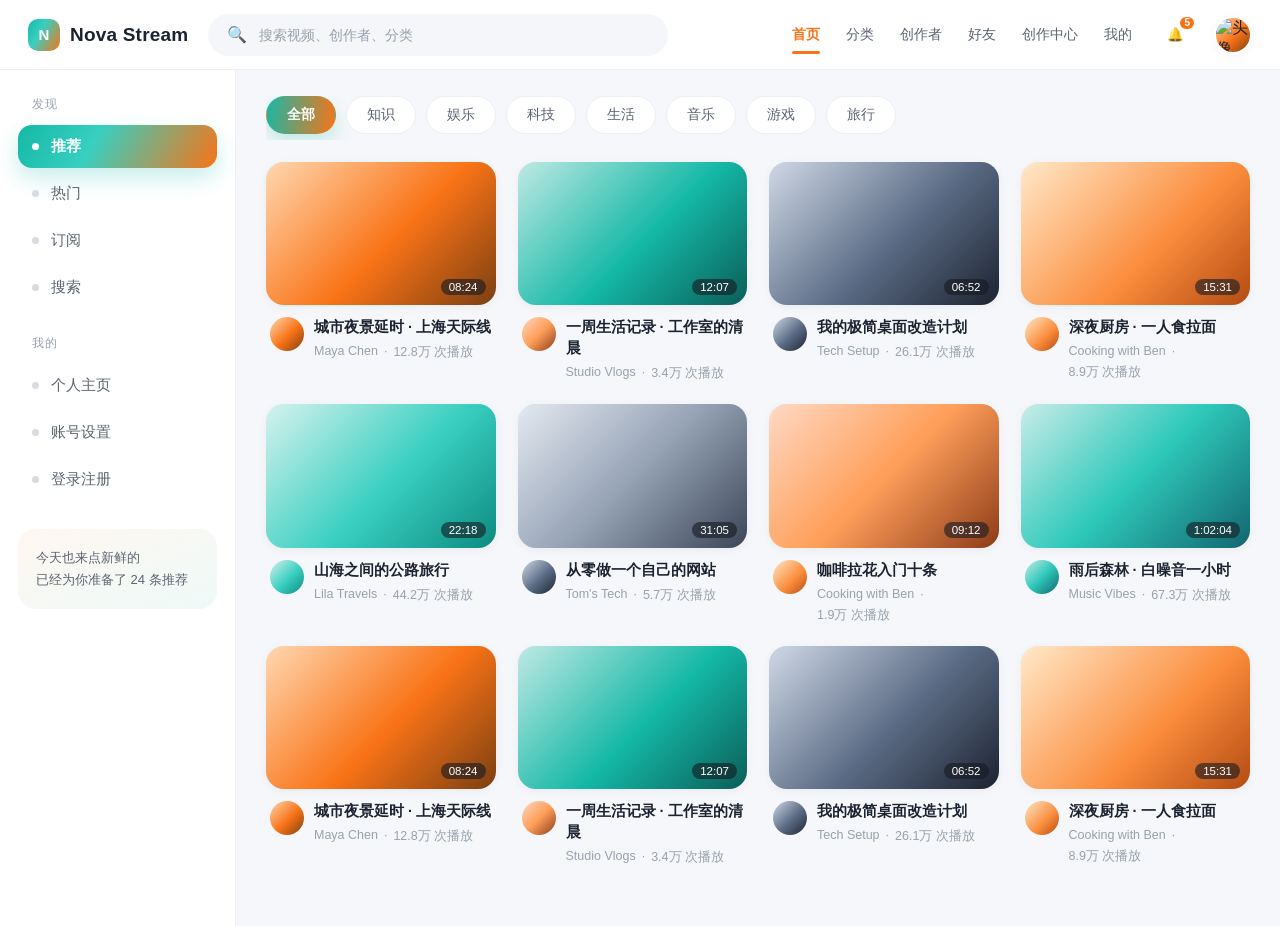
==== index.html @ 2e5c3f18 "Nova Stream 前端页面" ====
<!DOCTYPE html>
<html lang="zh-CN">
<head>
<meta charset="UTF-8">
<meta name="viewport" content="width=device-width,initial-scale=1">
<title>Nova Stream · 首页</title>
<link rel="stylesheet" href="css/style.css">
<link rel="stylesheet" href="css/extra.css">
</head>
<body>

<header class="topbar">
  <a class="logo" href="index.html"><span class="mark">N</span>Nova Stream</a>
  <form class="search" onsubmit="event.preventDefault();location.href='search.html'">
    <span>🔍</span>
    <input type="text" placeholder="搜索视频、创作者、分类">
  </form>
  <nav class="topnav">
    <a href="index.html" data-page="index.html">首页</a>
    <a href="categories.html" data-page="categories.html">分类</a>
    <a href="creators.html" data-page="creators.html">创作者</a>
    <a href="friends.html" data-page="friends.html">好友</a>
    <a href="upload.html">创作中心</a>
    <a href="profile.html" data-page="profile.html">我的</a>
  </nav>
  <button class="icon-btn" title="消息">🔔</button>
  <a href="profile.html"><img class="avatar ph-1" alt="头像"></a>
</header>

<div class="shell">
  <aside class="side">
    <p class="side-title">发现</p>
    <nav>
      <a href="index.html" class="active"><span class="dot"></span>推荐</a>
      <a href="categories.html"><span class="dot"></span>热门</a>
      <a href="creators.html"><span class="dot"></span>订阅</a>
      <a href="search.html"><span class="dot"></span>搜索</a>
    </nav>
    <p class="side-title" style="margin-top:26px">我的</p>
    <nav>
      <a href="profile.html"><span class="dot"></span>个人主页</a>
      <a href="settings.html"><span class="dot"></span>账号设置</a>
      <a href="login.html"><span class="dot"></span>登录注册</a>
    </nav>
    <div class="side-foot">
      今天也来点新鲜的<br>
      已经为你准备了 24 条推荐
    </div>
  </aside>

  <main class="main">
    <div class="chips" id="chips"></div>
    <div class="grid" id="grid"></div>
  </main>
</div>

<script src="js/data.js"></script>
<script>
  const chips = document.getElementById("chips");

  // 分类 -> 匹配规则（关键词 + 额外补充视频）
  const CAT_KEY = {
    "全部": [],
    "知识": ["网站", "极简", "改造"],
    "娱乐": ["生活记录", "vlog", "工作室"],
    "科技": ["桌面", "网站", "tech", "极简"],
    "生活": ["生活记录", "厨房", "拉面", "清晨"],
    "音乐": ["白噪音", "森林", "music"],
    "游戏": ["游戏", "实况"],
    "旅行": ["旅行", "公路", "山海", "城市夜景"]
  };

  // 首页没有、但分类里要有的“专属填充”
  const CAT_EXTRA = {
    "影视": [
      { t: "一部电影的一百个镜头", c: "Studio Vlogs", v: "18.6万", d: "14:22", ph: 2 },
      { t: "影史里最会讲故事的人", c: "Cooking with Ben", v: "7.1万", d: "26:40", ph: 4 }
    ],
    "美食": [
      { t: "深夜厨房 · 一人食拉面", c: "Cooking with Ben", v: "8.9万", d: "15:31", ph: 4 },
      { t: "咖啡拉花入门十条", c: "Cooking with Ben", v: "1.9万", d: "09:12", ph: 7 }
    ],
    "运动": [
      { t: "每天早上二十分钟", c: "Fit Life", v: "5.4万", d: "20:03", ph: 2 },
      { t: "跑步半年我变了什么", c: "Fit Life", v: "11.2万", d: "13:48", ph: 5 }
    ],
    "设计": [
      { t: "改一百次才敢发的封面", c: "Maya Chen", v: "6.8万", d: "12:15", ph: 1 },
      { t: "颜色是怎么影响人的", c: "Studio Vlogs", v: "9.4万", d: "18:30", ph: 7 }
    ],
    "萌宠": [
      { t: "猫在等我回家的一整天", c: "Maya Chen", v: "32.5万", d: "10:12", ph: 1 },
      { t: "养猫三个月翻车记录", c: "Studio Vlogs", v: "15.7万", d: "08:46", ph: 2 }
    ],
    "播客": [
      { t: "深夜电台 · 聊聊一个人住", c: "Music Vibes", v: "4.6万", d: "42:18", ph: 8 },
      { t: "在雨天和自己对话", c: "Music Vibes", v: "9.1万", d: "36:02", ph: 6 }
    ]
  };

  const ALL = [...VIDEOS, ...VIDEOS.slice(0, 4)];
  let nowCat = "全部";
  let nowCreator = "";

  function render(){
    let list = ALL;
    if (nowCat !== "全部"){
      const keys = (CAT_KEY[nowCat] || []).map(k => k.toLowerCase());
      const extra = CAT_EXTRA[nowCat] || [];
      const hit = ALL.filter(v =>
        keys.some(k => v.t.toLowerCase().includes(k) || v.c.toLowerCase().includes(k)));
      list = [...hit, ...extra];
    }
    if (nowCreator) list = list.filter(v => v.c === nowCreator);

    const grid = document.getElementById("grid");
    grid.innerHTML = list.length
      ? list.map(videoCard).join("")
      : `<div class="empty">
           <div class="eico">🫧</div>
           <h3>这个分类还没有视频</h3>
           <p>换个分类看看，或者先去逛逛别的</p>
           <button class="btn btn-primary" onclick="setCat('全部')">看全部推荐</button>
         </div>`;
  }

  const CATS_ALL = ["全部","知识","娱乐","科技","生活","音乐","游戏","旅行","影视","美食","运动","设计","萌宠","播客"];

  function setCat(name){
    nowCat = name;
    nowCreator = "";
    document.querySelectorAll("#chips .chip").forEach(b =>
      b.classList.toggle("active", b.dataset.cat === name));
    history.replaceState(null, "", name === "全部" ? "index.html" : "index.html?cat=" + encodeURIComponent(name));
    render();
  }
  window.setCat = setCat;

  function buildChips(){
    chips.innerHTML = CATS.map(c =>
      `<button class="chip ${c === nowCat ? "active" : ""}" data-cat="${c}">${c}</button>`).join("");
  }
  chips.addEventListener("click", e => {
    const btn = e.target.closest(".chip");
    if (btn) setCat(btn.dataset.cat);
  });

  // 从分类页跳过来时带上 ?cat=
  const q = new URLSearchParams(location.search);
  const fromCat = q.get("cat");
  const fromUser = q.get("creator");
  if (fromCat && fromCat !== "全部" && !CATS.includes(fromCat)) CATS.push(fromCat);
  if (fromCat) setCat(fromCat);
  else if (fromUser){ nowCreator = fromUser; buildChips(); render(); }
  else { buildChips(); render(); }
</script>
<script src="js/notify.js"></script>
</body>
</html>
---- css/style.css ----
:root{
  --orange:#f97316;
  --orange-soft:#ffb27a;
  --teal:#14b8a6;
  --teal-deep:#0aa395;
  --ink:#1c2330;
  --ink-2:#5b6472;
  --ink-3:#98a1ad;
  --line:#eceff3;
  --bg:#f5f7fa;
  --card:#ffffff;
  --r-lg:28px;
  --r-md:18px;
  --r-sm:12px;
  --sh-sm:0 2px 10px rgba(28,35,48,.05);
  --sh-md:0 8px 26px rgba(28,35,48,.08);
  --sh-lg:0 18px 50px rgba(28,35,48,.12);
  --grad:linear-gradient(120deg,#14b8a6 0%,#38cfc0 38%,#f97316 100%);
}

*{box-sizing:border-box}
html,body{margin:0;padding:0}
body{
  font-family:"PingFang SC","Microsoft YaHei","Helvetica Neue",Arial,sans-serif;
  background:var(--bg);
  color:var(--ink);
  -webkit-font-smoothing:antialiased;
}
a{color:inherit;text-decoration:none}
button{font-family:inherit;cursor:pointer;border:none;background:none;color:inherit}
input,select,textarea{font-family:inherit;outline:none}
img{display:block}

/* ---------- 通用 ---------- */
.btn{
  display:inline-flex;align-items:center;justify-content:center;gap:8px;
  height:46px;padding:0 26px;border-radius:999px;
  font-size:15px;font-weight:600;
  transition:.22s ease;
}
.btn-primary{
  background:linear-gradient(100deg,#f97316,#fb8c3c);
  color:#fff;box-shadow:0 8px 20px rgba(249,115,22,.28);
}
.btn-primary:hover{transform:translateY(-2px);box-shadow:0 12px 26px rgba(249,115,22,.36)}
.btn-ghost{border:1px solid var(--line);background:#fff;color:var(--ink-2)}
.btn-ghost:hover{border-color:#dfe4ea;color:var(--ink);box-shadow:var(--sh-sm)}
.btn-teal{background:linear-gradient(100deg,#0aa395,#2ec9ba);color:#fff;box-shadow:0 8px 20px rgba(20,184,166,.26)}

.card{
  background:var(--card);
  border-radius:var(--r-lg);
  box-shadow:var(--sh-md);
}

/* ---------- 顶部导航 ---------- */
.topbar{
  display:flex;align-items:center;gap:20px;
  height:70px;padding:0 28px;
  background:#fff;border-bottom:1px solid var(--line);
  position:sticky;top:0;z-index:50;
}
.logo{display:flex;align-items:center;gap:10px;font-size:19px;font-weight:800;letter-spacing:.2px}
.logo .mark{
  width:32px;height:32px;border-radius:10px;
  background:var(--grad);
  display:grid;place-items:center;color:#fff;font-size:15px;font-weight:800;
}
.search{
  flex:1;max-width:460px;height:42px;
  display:flex;align-items:center;gap:10px;
  padding:0 18px;border-radius:999px;
  background:#f4f6f9;border:1px solid transparent;
  color:var(--ink-3);transition:.2s;
}
.search:focus-within{background:#fff;border-color:#ffd0ad;box-shadow:0 0 0 4px rgba(249,115,22,.08)}
.search input{flex:1;border:none;background:none;font-size:14px;color:var(--ink)}
.search input::placeholder{color:var(--ink-3)}
.topnav{display:flex;gap:26px;margin-left:auto;font-size:14px;color:var(--ink-2)}
.topnav a{position:relative;padding:6px 0;transition:.2s}
.topnav a:hover{color:var(--ink)}
.topnav a.active{color:var(--orange);font-weight:700}
.topnav a.active::after{
  content:"";position:absolute;left:0;right:0;bottom:-4px;height:3px;
  border-radius:3px;background:var(--orange);
}
.avatar{width:38px;height:38px;border-radius:50%;object-fit:cover;border:2px solid #fff;box-shadow:var(--sh-sm)}
.icon-btn{
  width:38px;height:38px;border-radius:50%;display:grid;place-items:center;
  color:var(--ink-2);transition:.2s;
}
.icon-btn:hover{background:#f4f6f9;color:var(--ink)}

/* ---------- 首页布局 ---------- */
.shell{
  display:grid;
  grid-template-columns:236px 1fr;
  min-height:calc(100vh - 70px);
}
.side{
  padding:26px 18px;
  border-right:1px solid var(--line);
  background:#fff;
}
.side .side-title{font-size:12px;color:var(--ink-3);letter-spacing:1px;margin:0 0 12px 14px}
.side nav{display:flex;flex-direction:column;gap:4px}
.side nav a{
  display:flex;align-items:center;gap:12px;
  padding:12px 14px;border-radius:14px;
  font-size:14.5px;color:var(--ink-2);transition:.2s;
}
.side nav a .dot{width:7px;height:7px;border-radius:50%;background:#d7dce3;transition:.2s}
.side nav a:hover{background:#f6f8fa;color:var(--ink)}
.side nav a.active{
  color:#fff;font-weight:700;
  background:var(--grad);
  box-shadow:0 10px 22px rgba(20,184,166,.24);
}
.side nav a.active .dot{background:#fff}
.side .side-foot{
  margin-top:28px;padding:18px;border-radius:var(--r-md);
  background:linear-gradient(160deg,#fff7f1,#eefaf8);
  font-size:13px;color:var(--ink-2);line-height:1.7;
}
.main{padding:26px 30px 60px}

/* ---------- 分类条 ---------- */
.chips{display:flex;gap:10px;overflow-x:auto;padding-bottom:6px;margin-bottom:22px}
.chip{
  flex:0 0 auto;height:38px;padding:0 20px;border-radius:999px;
  display:inline-flex;align-items:center;
  border:1px solid var(--line);background:#fff;
  font-size:14px;color:var(--ink-2);transition:.2s;
}
.chip:hover{border-color:#dfe4ea;color:var(--ink)}
.chip.active{
  border-color:transparent;color:#fff;font-weight:700;
  background:linear-gradient(100deg,#18b8a6,#f97316);
  box-shadow:0 8px 18px rgba(20,184,166,.22);
}

/* ---------- 视频瀑布 ---------- */
.grid{
  display:grid;
  grid-template-columns:repeat(auto-fill,minmax(218px,1fr));
  gap:22px;
}
.vcard{transition:.26s ease;display:block}
.vcard .thumb{
  position:relative;aspect-ratio:16/10;border-radius:var(--r-md);overflow:hidden;
  background:#dfe6ee;box-shadow:var(--sh-sm);transition:.26s ease;
}
.vcard .thumb .ph{position:absolute;inset:0}
.vcard .thumb::after{
  content:"";position:absolute;inset:0;background:linear-gradient(180deg,transparent 55%,rgba(0,0,0,.28));
  opacity:0;transition:.26s;
}
.vcard:hover .thumb{transform:translateY(-4px);box-shadow:var(--sh-lg)}
.vcard:hover h3{color:var(--orange)}
.vcard:hover .thumb::after{opacity:1}
.vcard .play{
  position:absolute;left:50%;top:50%;translate:-50% -50%;
  width:46px;height:46px;border-radius:50%;
  background:rgba(255,255,255,.92);color:var(--orange);
  display:grid;place-items:center;font-size:16px;
  opacity:0;scale:.82;transition:.26s;
}
.vcard:hover .play{opacity:1;scale:1}
.vcard .dur{
  position:absolute;right:10px;bottom:10px;
  padding:2px 8px;border-radius:8px;
  background:rgba(20,25,34,.6);color:#fff;font-size:11.5px;
}
.vcard .meta{display:flex;gap:10px;padding:12px 4px 0}
.vcard .meta .ava{width:34px;height:34px;border-radius:50%;flex:0 0 auto}
.vcard h3{
  margin:0 0 6px;font-size:14.5px;line-height:1.45;font-weight:600;
  display:-webkit-box;-webkit-line-clamp:2;-webkit-box-orient:vertical;overflow:hidden;
}
.vcard .sub{font-size:12.5px;color:var(--ink-3);display:flex;gap:6px;flex-wrap:wrap}

/* 占位渐变，模拟封面 */
.ph-1{background:linear-gradient(135deg,#ffd7b0,#f97316 55%,#7c3f12)}
.ph-2{background:linear-gradient(135deg,#bfe9e4,#14b8a6 55%,#0b5e58)}
.ph-3{background:linear-gradient(135deg,#cfd8e6,#5b6b85 55%,#1c2330)}
.ph-4{background:linear-gradient(135deg,#ffe9c9,#fb8c3c 60%,#b34b12)}
.ph-5{background:linear-gradient(135deg,#d6f2ee,#38cfc0 55%,#0d8b80)}
.ph-6{background:linear-gradient(135deg,#e4e9f0,#96a3b6 50%,#3b4657)}
.ph-7{background:linear-gradient(135deg,#ffd9c4,#ff9f5a 50%,#8d3b18)}
.ph-8{background:linear-gradient(135deg,#c9ece9,#2ec9ba 50%,#12666f)}

/* ---------- 页脚小字 ---------- */
.tiny{font-size:12.5px;color:var(--ink-3)}


/* ---- 视频卡里的可点击头像/创作者 ---- */
.vcard{display:block}
.thumb-link{display:block}
.ava-link{display:block;flex:0 0 auto;transition:transform .15s,box-shadow .15s}
.ava-link:hover{transform:translateY(-1px);box-shadow:0 0 0 3px rgba(249,115,22,.22)}
.ava-link:active{transform:scale(.95)}
.title-link{display:block}
.creator-link{color:inherit;position:relative;z-index:1}
.creator-link:hover{color:var(--orange);text-decoration:underline;text-underline-offset:2px}


/* ---- 空状态 ---- */
.grid .empty{grid-column:1/-1;text-align:center;padding:60px 20px 50px}
.grid .empty .eico{font-size:34px;opacity:.6;margin-bottom:12px}
.grid .empty h3{margin:0 0 8px;font-size:16px;font-weight:600}
.grid .empty p{margin:0 0 20px;font-size:13px;color:var(--ink-3)}

/* 分类多的时候 chips 允许换行滚 */
.chips{flex-wrap:wrap}
---- css/extra.css ----
/* ---------- 登录页 ---------- */
.login-wrap{
  min-height:100vh;display:grid;place-items:center;padding:30px;
  background:
    radial-gradient(900px 500px at 12% 8%, #ffe3cd 0%, transparent 60%),
    radial-gradient(900px 520px at 88% 92%, #d3f3ef 0%, transparent 62%),
    linear-gradient(160deg,#fdfefe,#eef3f7 55%,#e6edf4);
  position:relative;overflow:hidden;
}
.login-wrap::before,
.login-wrap::after{
  content:"";position:absolute;border-radius:50%;filter:blur(2px);opacity:.55;
}
.login-wrap::before{width:520px;height:520px;left:-140px;top:-120px;
  background:radial-gradient(circle at 35% 35%,#ffd3ad,transparent 65%);}
.login-wrap::after{width:560px;height:560px;right:-160px;bottom:-160px;
  background:radial-gradient(circle at 60% 40%,#b9ede7,transparent 66%);}

.login-card{
  position:relative;z-index:2;width:100%;max-width:420px;
  padding:44px 40px 34px;
  border-radius:32px;
  background:rgba(255,255,255,.78);
  backdrop-filter:blur(18px);
  border:1px solid rgba(255,255,255,.9);
  box-shadow:0 26px 70px rgba(28,35,48,.14);
}
.login-card h1{margin:0 0 6px;font-size:27px;letter-spacing:.3px}
.login-card .lead{margin:0 0 26px;font-size:13.5px;color:var(--ink-3)}
.field{position:relative;margin-bottom:16px}
.field input{
  width:100%;height:52px;padding:0 46px 0 18px;
  border-radius:16px;border:1px solid #e8ebf0;background:#fff;
  font-size:14.5px;color:var(--ink);transition:.2s;
}
.field input::placeholder{color:#aab2be}
.field input:focus{border-color:var(--orange);box-shadow:0 0 0 4px rgba(249,115,22,.1)}
.field .eye{
  position:absolute;right:12px;top:50%;translate:0 -50%;
  width:30px;height:30px;border-radius:50%;display:grid;place-items:center;
  color:var(--ink-3);font-size:14px;
}
.field .eye:hover{background:#f4f6f9;color:var(--ink)}
.login-card .btn-primary{width:100%;height:52px;margin-top:6px;font-size:15.5px}
.login-foot{
  display:flex;justify-content:space-between;align-items:center;
  margin-top:20px;font-size:13px;color:var(--ink-3);
}
.login-foot a:hover{color:var(--orange)}
.login-foot .signup{color:var(--teal-deep);font-weight:700}

/* ---------- 播放页 ---------- */
.watch{
  display:grid;grid-template-columns:minmax(0,1fr) 360px;gap:26px;
  padding:24px 28px 60px;
}
.player-card{background:#fff;border-radius:26px;padding:18px;box-shadow:var(--sh-md)}
.stage{
  position:relative;aspect-ratio:16/9;border-radius:18px;overflow:hidden;
  background:linear-gradient(135deg,#1b2434,#2c3a52 45%,#0f1522);
  display:grid;place-items:center;
}
.stage .art{
  position:absolute;inset:0;
  background:
    radial-gradient(520px 380px at 22% 78%,#ff8b3d 0%,transparent 62%),
    radial-gradient(520px 420px at 78% 18%,#2ec9ba 0%,transparent 62%),
    linear-gradient(150deg,#f6c9a4,#1d2a3d);
  opacity:.92;
}
.stage .big-play{
  position:relative;z-index:3;width:78px;height:78px;border-radius:50%;
  background:rgba(255,255,255,.94);color:var(--orange);
  display:grid;place-items:center;font-size:26px;
  box-shadow:0 14px 34px rgba(0,0,0,.24);transition:.24s;
}
.stage .big-play:hover{scale:1.06}
.stage.playing .big-play{opacity:0;pointer-events:none}
.stage .phint{
  position:absolute;left:50%;bottom:96px;translate:-50% 0;z-index:3;
  padding:8px 16px;border-radius:999px;background:rgba(255,255,255,.9);
  font-size:12.5px;color:var(--ink-2);opacity:0;transition:.3s;
}
.stage.show-hint .phint{opacity:1}
.stage .glass{
  position:absolute;left:14px;right:14px;bottom:14px;z-index:4;
  border-radius:18px;padding:12px 18px 14px;
  background:rgba(255,255,255,.22);
  backdrop-filter:blur(16px);
  border:1px solid rgba(255,255,255,.45);
  opacity:0;translate:0 8px;transition:.26s;
}
.stage:hover .glass,.stage.paused .glass{opacity:1;translate:0 0}
/* 悬停不再自动弹出，只有点击播放区或暂停时才显示 */
.stage:hover .glass{opacity:0;translate:0 8px}
.stage.paused .glass,.stage.paused:hover .glass,.stage.show-ctrl .glass{opacity:1;translate:0 0}
.stage.show-ctrl{cursor:pointer}
.progress{position:relative;height:16px;display:flex;align-items:center;cursor:pointer}
.progress .track{height:4px;width:100%;border-radius:99px;background:rgba(255,255,255,.42);overflow:hidden}
.progress .fill{height:100%;width:34%;border-radius:99px;background:linear-gradient(90deg,#fff,#ffd8bc);transition:width .2s}
.progress .tip{
  position:absolute;bottom:20px;translate:-50% 0;
  padding:3px 8px;border-radius:8px;background:rgba(12,18,28,.8);color:#fff;
  font-size:11.5px;opacity:0;transition:.16s;pointer-events:none;
}
.progress:hover .tip{opacity:1}
.ctrl{display:flex;align-items:center;gap:14px;color:#fff;font-size:14px;margin-top:4px}
.ctrl button{color:#fff;opacity:.9;transition:.2s}
.ctrl button:hover{opacity:1;scale:1.08}
.ctrl .time{font-size:12.5px;opacity:.85;font-variant-numeric:tabular-nums}
.ctrl .spacer{flex:1}
.ctrl .round{
  width:34px;height:34px;border-radius:50%;display:grid;place-items:center;
  background:rgba(255,255,255,.18);
}

.vinfo{display:flex;align-items:flex-start;gap:16px;padding:18px 6px 4px}
.vinfo h1{margin:0 0 8px;font-size:20px;line-height:1.4}
.vinfo .row{display:flex;gap:12px;align-items:center;font-size:13px;color:var(--ink-3);flex-wrap:wrap}
.vacts{margin-left:auto;display:flex;gap:10px;flex-wrap:wrap}
.vact{
  display:inline-flex;align-items:center;gap:7px;
  height:38px;padding:0 16px;border-radius:999px;
  border:1px solid var(--line);background:#fff;font-size:13.5px;color:var(--ink-2);
  transition:.2s;
}
.vact:hover{border-color:#ffd0ad;color:var(--orange);box-shadow:0 6px 16px rgba(249,115,22,.12)}
.vact.on{background:linear-gradient(100deg,#fff1e6,#ffe6d6);border-color:#ffc79f;color:var(--orange);font-weight:700}
.vact.teal.on{background:linear-gradient(100deg,#e9fbf8,#d5f5f1);border-color:#a9e6de;color:var(--teal-deep)}

/* 侧边推荐 */
.rec{background:#fff;border-radius:26px;box-shadow:var(--sh-md);padding:20px 18px;height:max-content}
.rec h2{margin:0 0 16px;font-size:15px;letter-spacing:.3px}
.rec-item{display:flex;gap:12px;padding:10px 6px;border-radius:16px;transition:.2s}
.rec-item:hover{background:#f6f8fa}
.rec-item .thumb{width:112px;aspect-ratio:16/10;border-radius:12px;flex:0 0 auto;overflow:hidden}
.rec-item h3{margin:0 0 5px;font-size:13px;line-height:1.4;font-weight:600;
  display:-webkit-box;-webkit-line-clamp:2;-webkit-box-orient:vertical;overflow:hidden}
.rec-item .sub{font-size:11.5px;color:var(--ink-3)}

/* ---------- 搜索联想 ---------- */
.suggest-wrap{max-width:720px;margin:40px auto 0;padding:0 20px;position:relative}
.search-big{
  height:58px;border-radius:999px;background:#fff;box-shadow:var(--sh-md);
  display:flex;align-items:center;gap:12px;padding:0 22px;
  border:2px solid transparent;transition:.2s;
}
.search-big:focus-within{border-color:#ffd0ad;box-shadow:0 14px 34px rgba(249,115,22,.14)}
.search-big input{flex:1;border:none;background:none;font-size:15px}
.suggest{
  position:absolute;left:20px;right:20px;top:70px;z-index:9;
  background:#fff;border-radius:22px;box-shadow:var(--sh-lg);padding:10px;
  opacity:0;pointer-events:none;translate:0 -6px;transition:.2s;
}
.suggest.show{opacity:1;pointer-events:auto;translate:0 0}
.suggest button{
  width:100%;display:flex;align-items:center;gap:12px;
  padding:13px 16px;border-radius:14px;font-size:14px;color:var(--ink-2);text-align:left;
  transition:.16s;
}
.suggest button:hover{background:#f6f8fa;color:var(--ink)}
.suggest button.active{background:linear-gradient(100deg,#fff1e6,#ffe7d8);color:var(--orange);font-weight:600}
.suggest .ico{width:18px;text-align:center;color:var(--ink-3)}


/* ---- 创作者页 tabs ---- */
.series-grid{display:grid;grid-template-columns:repeat(auto-fill,minmax(220px,1fr));gap:20px}
.series{
  display:block;background:#fff;border-radius:20px;padding:14px;box-shadow:var(--sh-sm);
  transition:.24s;border:1px solid transparent;
}
.series:hover{transform:translateY(-4px);box-shadow:var(--sh-lg);border-color:#ffe2cd}
.series .scover{aspect-ratio:16/10;border-radius:14px}
.series h4{margin:12px 2px 6px;font-size:14.5px}
.series p{margin:0 2px;font-size:12.5px;color:var(--ink-3)}

.feed-list{display:flex;flex-direction:column;gap:14px;max-width:720px}
.feed-item{
  display:flex;gap:14px;background:#fff;border-radius:18px;padding:16px 18px;box-shadow:var(--sh-sm);
}
.feed-item .fa{width:44px;height:44px;border-radius:50%;flex:0 0 auto}
.feed-item .fn{font-size:13.5px;font-weight:600;margin-bottom:6px}
.feed-item .fd{font-size:13.5px;line-height:1.6;color:var(--ink-2)}
.feed-item .ff{display:flex;gap:18px;margin-top:10px;font-size:12px;color:var(--ink-3)}

.about-box{max-width:720px;background:#fff;border-radius:20px;padding:26px 28px;box-shadow:var(--sh-sm)}
.about-box h3{margin:0 0 12px;font-size:16px}
.about-box p{margin:0 0 20px;font-size:14px;line-height:1.8;color:var(--ink-2)}
.about-box ul{list-style:none;margin:0;padding:0;display:grid;gap:12px}
.about-box li{display:flex;justify-content:space-between;font-size:13.5px;
  padding-bottom:12px;border-bottom:1px dashed var(--line)}
.about-box li:last-child{border-bottom:0;padding-bottom:0}
.about-box li span{color:var(--ink-3)}


/* ---------- 搜索页补全 ---------- */
.sg-label{
  display:flex;align-items:center;justify-content:space-between;
  padding:10px 16px 8px;font-size:12px;color:var(--ink-3);
}
.sg-clear{font-size:12px;color:var(--ink-3);padding:2px 6px;border-radius:8px}
.sg-clear:hover{color:var(--orange);background:#fff4ec}
.sg-empty{padding:22px 16px;font-size:13px;color:var(--ink-3);text-align:center}
.suggest .sg-tag{
  margin-left:auto;font-size:11.5px;color:var(--ink-3);
  background:#f4f6f9;border-radius:99px;padding:2px 9px;
}
.suggest button.active .sg-tag{background:#fff;color:var(--orange)}

.search-big.done{box-shadow:var(--sh-sm);border-color:#eef1f5}

.search-body{max-width:980px;margin:26px auto 70px;padding:0 24px}
.res-head{
  display:flex;align-items:center;justify-content:space-between;gap:16px;
  flex-wrap:wrap;padding-bottom:14px;border-bottom:1px solid var(--line);
}
.res-title{font-size:19px;font-weight:700}
.res-title b{color:var(--orange)}
.chips{flex-wrap:wrap}

.res-label{margin:26px 0 6px;font-size:13px;font-weight:700;color:var(--ink-3)}
.res-row{
  display:flex;gap:20px;padding:20px 12px;border-radius:18px;
  border-bottom:1px solid #f0f3f6;transition:.18s;
}
.res-row:hover{background:#f9fbfc;border-bottom-color:transparent}
.res-row.res-user:hover{border-bottom-color:#f0f3f6}
.res-thumb{width:230px;aspect-ratio:16/10;border-radius:16px;flex:0 0 auto}
.res-main{flex:1;min-width:0}
.res-main h3{margin:0 0 10px;font-size:16.5px;font-weight:600;color:var(--ink)}
.res-main p{
  margin:0 0 14px;font-size:13px;line-height:1.8;color:var(--ink-3);
  display:-webkit-box;-webkit-line-clamp:2;-webkit-box-orient:vertical;overflow:hidden;
}
.res-meta{display:flex;gap:12px;align-items:center;font-size:12.5px;color:var(--ink-3)}
.res-meta a{color:var(--ink-3)}
.res-meta a:hover{color:var(--orange)}
.res-ava{width:26px;height:26px;border-radius:50%;flex:0 0 auto}

.res-user{align-items:center}
.res-ava-big{width:84px;height:84px;border-radius:50%;flex:0 0 auto}
.res-user .res-main h3{margin-bottom:8px;font-size:17px}
.res-sub{height:34px;padding:0 18px;font-size:12.5px;border-radius:99px;margin-top:4px;display:inline-flex;align-items:center}

@media (max-width:640px){
  .res-thumb{width:132px;border-radius:12px}
  .res-main h3{font-size:14.5px}
  .res-main p{-webkit-line-clamp:1}
  .res-ava-big{width:58px;height:58px}
}

/* ---------- 订阅状态联动 ---------- */
.sec-head{display:flex;align-items:center;justify-content:space-between;gap:16px;flex-wrap:wrap;margin-bottom:20px}
.cr .badge{transition:.2s}
.cr .sub-btn{min-width:104px;transition:.2s}
.cr .sub-btn:active{transform:scale(.96)}
.none-sub{padding:70px 0;text-align:center;font-size:14px;color:var(--ink-3)}

.res-row.res-user{cursor:default}
.res-row.res-user:hover{background:#f9fbfc}
.res-main h3 a{color:var(--ink)}
.res-main h3 a:hover{color:var(--orange)}
.res-acts{display:flex;align-items:center;gap:10px;margin-top:12px}
.res-link{font-size:12.5px;color:var(--ink-3)}
.res-link:hover{color:var(--orange)}

/* ---------- 登录页多分栏 ---------- */
.login-card{width:420px;max-width:100%;position:relative}
.login-card .pane{display:none;animation:paneIn .28s ease}
.login-card .pane.show{display:block}
@keyframes paneIn{from{opacity:0;translate:0 8px}to{opacity:1;translate:0 0}}
.pane-back{
  display:inline-block;margin-bottom:16px;font-size:12.5px;color:var(--ink-3);
  padding:5px 12px;border-radius:99px;background:#f4f6f9;
}
.pane-back:hover{color:var(--orange);background:#fff2e8}
.agree{display:flex;align-items:center;gap:8px;font-size:12.5px;color:var(--ink-3);margin:4px 0 12px}
.agree input{width:15px;height:15px;accent-color:#f97316;margin:0}
.agree a, .agree span{color:var(--ink-3)}
.hint{min-height:18px;margin:0 0 12px;font-size:12.5px;color:#ef4444}
.hint.ok{color:var(--teal-deep)}
.login-card .field + .field{margin-top:0}
@media (max-width:520px){.login-wrap{padding:20px 16px}.login-card{padding:28px 22px;border-radius:22px}}

/* ---------- 通知面板 ---------- */
.noti-wrap{position:relative}
.icon-btn{position:relative}
.noti-dot{
  position:absolute;top:-1px;right:-2px;min-width:16px;height:16px;padding:0 4px;
  border-radius:99px;background:#f97316;color:#fff;font-size:10px;font-weight:700;
  display:grid;place-items:center;border:2px solid #fff;line-height:1;
}
.icon-btn.on{background:#fff2e8;color:var(--orange)}
.noti-panel{
  position:absolute;right:0;top:calc(100% + 12px);width:340px;max-width:calc(100vw - 32px);
  background:#fff;border-radius:20px;box-shadow:0 18px 50px rgba(20,30,45,.16);
  border:1px solid #eef1f5;opacity:0;visibility:hidden;translate:0 -6px;
  transition:.2s;z-index:60;overflow:hidden;
}
.noti-panel.show{opacity:1;visibility:visible;translate:0 0}
.noti-head{display:flex;align-items:center;justify-content:space-between;padding:16px 18px 12px}
.noti-head strong{font-size:15px}
.noti-clear{font-size:12px;color:var(--ink-3);padding:5px 10px;border-radius:99px;background:#f4f6f9}
.noti-clear:hover{color:var(--orange);background:#fff2e8}
.noti-list{max-height:min(60vh,380px);overflow:auto;padding:0 8px 8px}
.noti-item{
  position:relative;display:flex;gap:11px;width:100%;text-align:left;align-items:flex-start;
  padding:11px 10px;border-radius:14px;transition:.18s;
}
.noti-item:hover{background:#f7f9fb}
.noti-item .ava{width:34px;height:34px;flex:0 0 34px}
.noti-txt{flex:1;min-width:0}
.noti-txt p{margin:0 0 3px;font-size:13px;color:var(--ink-2);line-height:1.45}
.noti-txt p b{color:var(--ink);font-weight:600}
.noti-txt span{font-size:11.5px;color:var(--ink-3)}
.noti-item .n-dot{
  position:absolute;left:1px;top:50%;translate:0 -50%;width:6px;height:6px;
  border-radius:50%;background:#f97316;display:none;
}
.noti-item.unread .n-dot{display:block}
.noti-item.unread{background:linear-gradient(90deg,#fffaf5,#fff)}
.noti-foot{padding:11px 18px;border-top:1px solid #f2f5f8;font-size:12px}
.noti-foot a{color:var(--ink-3)}
.noti-foot a:hover{color:var(--orange)}
.side-dot{
  display:inline-block;width:6px;height:6px;border-radius:50%;background:#f97316;
  margin-left:6px;vertical-align:middle;
}
@media (max-width:640px){
  .noti-panel{position:fixed;left:12px;right:12px;top:68px;width:auto}
}

/* 播放页创作者入口 */
.vcreator{
  display:inline-flex;align-items:center;gap:8px;margin:10px 0 0;
  font-size:13px;color:var(--ink-2);padding:5px 12px 5px 5px;border-radius:99px;background:#f5f7fa;
  transition:.18s;
}
.vcreator:hover{background:#fff2e8;color:var(--orange)}
.vcreator .ava{width:24px;height:24px;border-radius:50%}

/* ---------- 动态页 / 新粉丝页 ---------- */
.feed-wrap{max-width:920px;margin:0 auto;padding:26px 22px 70px}
.feed-back{display:inline-block;margin-bottom:16px;font-size:12.5px;color:var(--ink-3)}
.feed-back:hover{color:var(--orange)}
.feed-head{margin-bottom:20px}
.feed-head h1{margin:0 0 8px;font-size:26px;letter-spacing:.5px}
.feed-head p{max-width:560px;line-height:1.7}
.feed-head p{margin:0;font-size:13px;color:var(--ink-3)}
.feed-list{display:grid;gap:12px}
.feed-card{
  display:flex;gap:16px;align-items:flex-start;padding:16px 18px;background:#fff;
  border-radius:18px;border:1px solid #eef1f5;box-shadow:0 4px 14px rgba(20,30,45,.04);
  transition:.18s;
}
.feed-card:hover{box-shadow:0 10px 26px rgba(20,30,45,.09);translate:0 -2px}
.feed-card .ava{width:40px;height:40px;flex:0 0 40px;border-radius:50%}
.feed-body{flex:1;min-width:0}
.feed-body p{margin:0 0 9px;font-size:14px;line-height:1.75;color:var(--ink-2)}
.feed-body p b{color:var(--ink)}
.feed-body .time{font-size:11.5px;color:var(--ink-3);margin-bottom:10px;display:block}
.feed-thumb{
  display:flex;gap:10px;align-items:center;padding:9px;border-radius:14px;background:#f7f9fb;
  max-width:380px;transition:.18s;
}
.feed-thumb:hover{background:#fff2e8}
.feed-thumb .ph{width:64px;height:44px;border-radius:10px;flex:0 0 64px}
.feed-thumb span{font-size:12.5px;color:var(--ink-2);line-height:1.5}
.feed-acts{display:flex;gap:10px;margin-top:10px}
.feed-acts a{font-size:12px;color:var(--ink-3);padding:5px 12px;border-radius:99px;background:#f4f6f9}
.feed-acts a:hover{color:var(--orange);background:#fff2e8}
@media (max-width:640px){.feed-wrap{padding:18px 14px 60px}}


/* ---------- 好友版块 ---------- */
.fd-wrap{max-width:1040px;margin:0 auto;padding:26px 22px 70px}
.fd-head{display:flex;align-items:flex-end;justify-content:space-between;gap:16px;flex-wrap:wrap;margin-bottom:18px}
.fd-head h1{margin:0 0 8px;font-size:26px;letter-spacing:.5px}
.fd-head p{margin:0;font-size:13px;color:var(--ink-3)}
.fd-search{display:flex;align-items:center;gap:8px;height:40px;padding:0 14px;border-radius:99px;background:#fff;border:1px solid #eceff3;box-shadow:var(--sh-sm)}
.fd-search input{border:0;outline:0;background:transparent;font-size:13px;width:180px;color:var(--ink)}
.fd-tabs{display:flex;gap:8px;flex-wrap:wrap;margin-bottom:18px}
.fd-tabs button{
  border:0;cursor:pointer;font:inherit;font-size:13px;color:var(--ink-2);
  padding:8px 16px;border-radius:99px;background:#fff;border:1px solid #eef1f5;transition:.18s;
}
.fd-tabs button:hover{color:var(--orange);border-color:#ffe0cb}
.fd-tabs button.on{background:var(--grad);color:#fff;border-color:transparent;box-shadow:0 8px 20px rgba(249,115,22,.22)}

.fd-grid{display:grid;grid-template-columns:repeat(auto-fill,minmax(238px,1fr));gap:14px}
.fd-card{
  background:#fff;border:1px solid #eef1f5;border-radius:20px;padding:18px 16px;
  box-shadow:0 4px 14px rgba(20,30,45,.04);transition:.18s;display:flex;flex-direction:column;
}
.fd-card:hover{box-shadow:0 12px 28px rgba(20,30,45,.09);translate:0 -3px}
.fd-card-top{display:flex;gap:12px;align-items:center}
.fd-card-top .ava{width:46px;height:46px;flex:0 0 46px;border-radius:50%;position:relative}
.fd-card-top .who{min-width:0}
.fd-card-top .who b{display:block;font-size:14.5px;color:var(--ink);white-space:nowrap;overflow:hidden;text-overflow:ellipsis}
.fd-card-top .who span{display:block;font-size:11.5px;color:var(--ink-3);margin-top:4px}
.fd-desc{margin:12px 0 0;font-size:12.5px;line-height:1.7;color:var(--ink-2);min-height:42px}
.fd-foot{display:flex;gap:8px;margin-top:14px}
.fd-foot .btn{flex:1;height:34px;font-size:12.5px;border-radius:10px;padding:0}
.fd-foot .btn-main{background:var(--grad);color:#fff;border:0;box-shadow:0 6px 16px rgba(249,115,22,.2)}
.fd-foot .btn-main.done{background:#f4f6f9;color:var(--ink-3);box-shadow:none}
.fd-online{width:9px;height:9px;border-radius:50%;background:#cbd3dc;position:absolute;right:-1px;bottom:-1px;border:2px solid #fff}
.fd-online.on{background:#2ec27e}
.fd-empty{padding:60px 0;text-align:center;color:var(--ink-3);font-size:13px}

/* 请求 */
.fd-req{display:grid;gap:12px}
.fd-req .fd-card{flex-direction:row;align-items:center;gap:14px;padding:14px 18px}
.fd-req .fd-card-top{flex:1;min-width:0}
.fd-req .fd-foot{margin:0;width:auto}
.fd-req .fd-foot .btn{width:86px;flex:none}
.fd-req .btn-ghost{background:#f6f7f9;border:0;color:var(--ink-2)}

/* 聊天 */
.fd-chat{display:grid;grid-template-columns:250px 1fr;gap:14px;align-items:start}
.fd-convs{background:#fff;border:1px solid #eef1f5;border-radius:18px;overflow:hidden;box-shadow:var(--sh-sm)}
.fd-conv{display:flex;gap:10px;align-items:center;padding:12px 14px;cursor:pointer;border-bottom:1px solid #f4f6f9}
.fd-conv:last-child{border-bottom:0}
.fd-conv:hover{background:#fafbfc}
.fd-conv.on{background:#fff6ef}
.fd-conv .ava{width:36px;height:36px;flex:0 0 36px;border-radius:50%}
.fd-conv .txt{min-width:0;flex:1}
.fd-conv .txt b{display:block;font-size:13px;color:var(--ink)}
.fd-conv .txt span{display:block;font-size:11.5px;color:var(--ink-3);white-space:nowrap;overflow:hidden;text-overflow:ellipsis;margin-top:3px}
.fd-chatbox{background:#fff;border:1px solid #eef1f5;border-radius:18px;box-shadow:var(--sh-sm);display:flex;flex-direction:column;min-height:400px}
.fd-chathead{display:flex;align-items:center;gap:10px;padding:14px 18px;border-bottom:1px solid #f2f5f8}
.fd-chathead .ava{width:30px;height:30px;border-radius:50%}
.fd-chathead b{font-size:13.5px}
.fd-msgs{flex:1;padding:18px;display:flex;flex-direction:column;gap:10px;max-height:360px;overflow:auto}
.fd-msg{max-width:74%;padding:9px 13px;border-radius:14px;font-size:13px;line-height:1.6}
.fd-msg.them{background:#f4f6f9;color:var(--ink-2);align-self:flex-start;border-bottom-left-radius:5px}
.fd-msg.me{background:var(--grad);color:#fff;align-self:flex-end;border-bottom-right-radius:5px}
.fd-input{display:flex;gap:8px;padding:12px 14px;border-top:1px solid #f2f5f8}
.fd-input input{flex:1;height:38px;border:1px solid #eceff3;border-radius:10px;padding:0 12px;font:inherit;font-size:13px;outline:0}
.fd-input input:focus{border-color:var(--orange-soft)}
.fd-input button{height:38px;padding:0 20px;border:0;border-radius:10px;background:var(--grad);color:#fff;font:inherit;font-size:13px;cursor:pointer}
@media (max-width:760px){
  .fd-chat{grid-template-columns:1fr}
  .fd-wrap{padding:18px 14px 60px}
  .fd-grid{grid-template-columns:repeat(auto-fill,minmax(160px,1fr))}
}

/* 创作中心的通知面板别超出窗口 */
.topbar .noti-wrap{margin-left:4px}
.topbar .noti-panel{z-index:120}
/* ---------- 通知面板兜底：动画结束后放开尺寸，卡片不会挤到导航上 ---------- */
.noti-panel{top:100%;margin-top:12px}
.noti-panel.show{overflow:hidden}
@media (max-width:640px){.noti-panel{top:100%;margin-top:8px}}
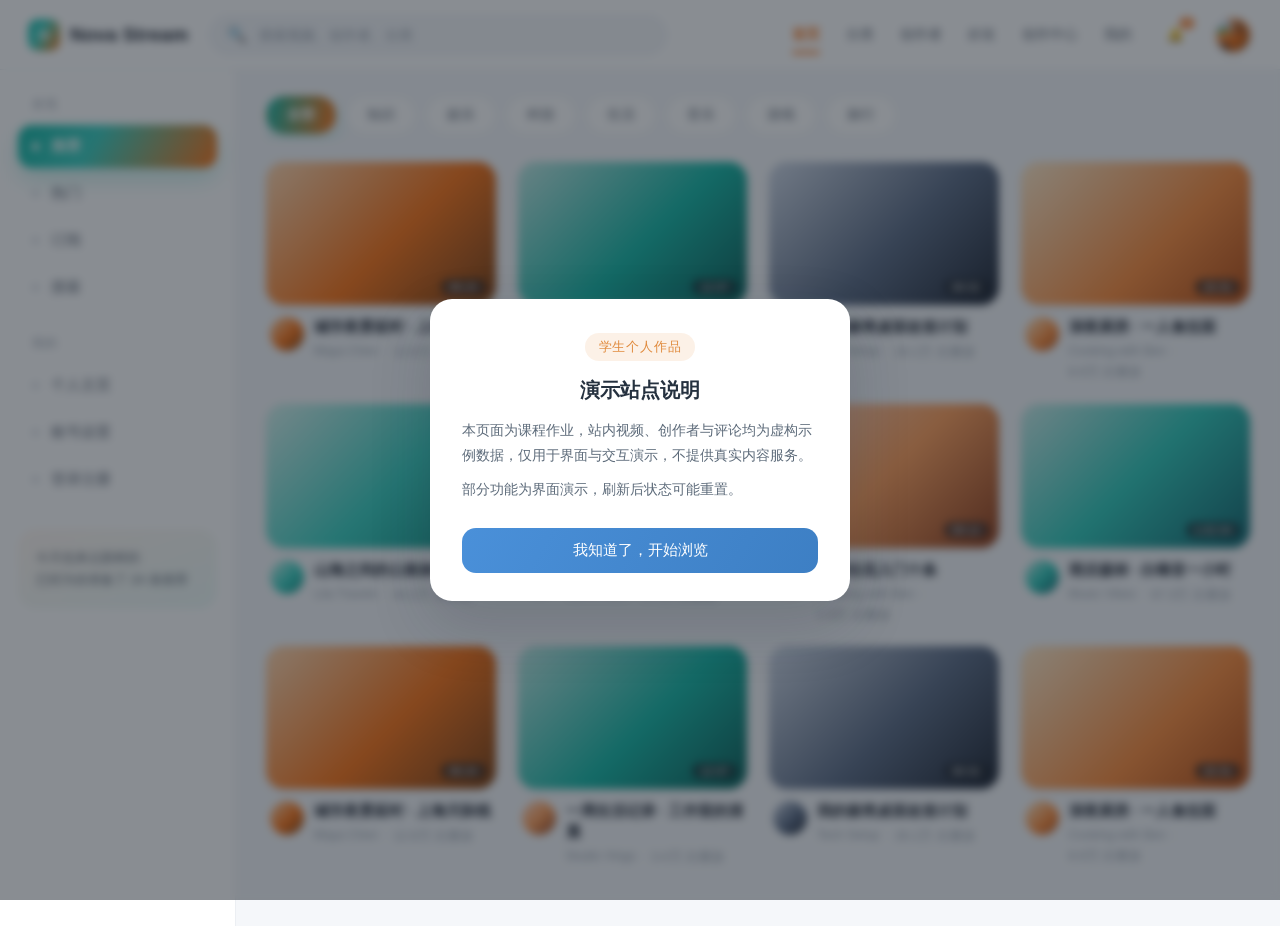
==== commit d7b9f1bd: "加入学生作品提示浮层" ====
--- a/index.html
+++ b/index.html
@@ -155,5 +155,6 @@
   else { buildChips(); render(); }
 </script>
 <script src="js/notify.js"></script>
+<script src="js/notice.js"></script>
 </body>
 </html>
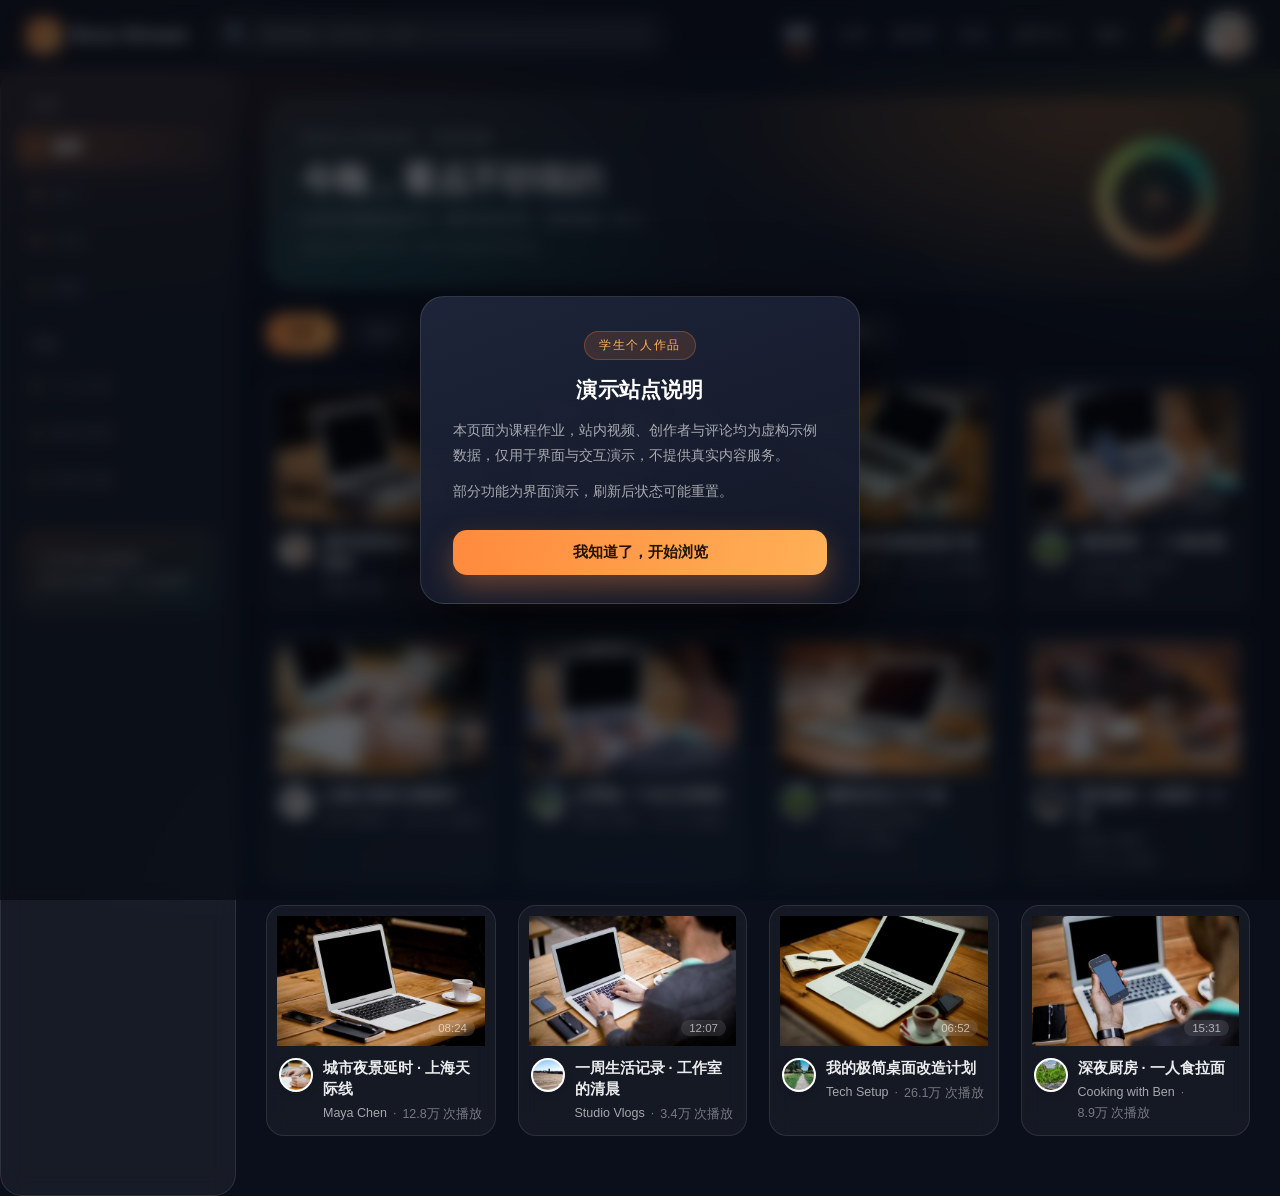
==== commit ae78a083: "更新播放器交互" ====
--- a/index.html
+++ b/index.html
@@ -6,6 +6,7 @@
 <title>Nova Stream · 首页</title>
 <link rel="stylesheet" href="css/style.css">
 <link rel="stylesheet" href="css/extra.css">
+<link rel="stylesheet" href="css/night.css">
 </head>
 <body>
 
@@ -49,6 +50,15 @@
   </aside>
 
   <main class="main">
+    <section class="hero">
+      <div class="hero-txt">
+        <p class="hero-kicker">NOVA STREAM · 今日片单</p>
+        <h1>今晚，看点不吵闹的</h1>
+        <p class="hero-sub">24 条为你挑好的片子，避开信息洪流，安静地看一会儿</p>
+        <p class="hero-mood" id="heroMood"></p>
+      </div>
+      <div class="hero-glow"></div>
+    </section>
     <div class="chips" id="chips"></div>
     <div class="grid" id="grid"></div>
   </main>
@@ -154,6 +164,7 @@
   else if (fromUser){ nowCreator = fromUser; buildChips(); render(); }
   else { buildChips(); render(); }
 </script>
+<script src="js/hue.js"></script>
 <script src="js/notify.js"></script>
 <script src="js/notice.js"></script>
 </body>
--- a/css/style.css
+++ b/css/style.css
@@ -1,4 +1,4 @@
-:root{
+﻿:root{
   --orange:#f97316;
   --orange-soft:#ffb27a;
   --teal:#14b8a6;
@@ -31,7 +31,7 @@
 input,select,textarea{font-family:inherit;outline:none}
 img{display:block}
 
-/* ---------- 通用 ---------- */
+/* ---------- 閫氱敤 ---------- */
 .btn{
   display:inline-flex;align-items:center;justify-content:center;gap:8px;
   height:46px;padding:0 26px;border-radius:999px;
@@ -53,7 +53,7 @@
   box-shadow:var(--sh-md);
 }
 
-/* ---------- 顶部导航 ---------- */
+/* ---------- 椤堕儴瀵艰埅 ---------- */
 .topbar{
   display:flex;align-items:center;gap:20px;
   height:70px;padding:0 28px;
@@ -85,13 +85,14 @@
   border-radius:3px;background:var(--orange);
 }
 .avatar{width:38px;height:38px;border-radius:50%;object-fit:cover;border:2px solid #fff;box-shadow:var(--sh-sm)}
+.ava.ph-0,.avatar.ph-0{background:linear-gradient(135deg,#f97316,#fbbf24)}
 .icon-btn{
   width:38px;height:38px;border-radius:50%;display:grid;place-items:center;
   color:var(--ink-2);transition:.2s;
 }
 .icon-btn:hover{background:#f4f6f9;color:var(--ink)}
 
-/* ---------- 首页布局 ---------- */
+/* ---------- 棣栭〉甯冨眬 ---------- */
 .shell{
   display:grid;
   grid-template-columns:236px 1fr;
@@ -124,7 +125,7 @@
 }
 .main{padding:26px 30px 60px}
 
-/* ---------- 分类条 ---------- */
+/* ---------- 鍒嗙被鏉?---------- */
 .chips{display:flex;gap:10px;overflow-x:auto;padding-bottom:6px;margin-bottom:22px}
 .chip{
   flex:0 0 auto;height:38px;padding:0 20px;border-radius:999px;
@@ -150,7 +151,7 @@
   position:relative;aspect-ratio:16/10;border-radius:var(--r-md);overflow:hidden;
   background:#dfe6ee;box-shadow:var(--sh-sm);transition:.26s ease;
 }
-.vcard .thumb .ph{position:absolute;inset:0}
+.vcard .thumb .ph{position:absolute;inset:0;background-size:cover;background-position:center}
 .vcard .thumb::after{
   content:"";position:absolute;inset:0;background:linear-gradient(180deg,transparent 55%,rgba(0,0,0,.28));
   opacity:0;transition:.26s;
@@ -179,17 +180,9 @@
 }
 .vcard .sub{font-size:12.5px;color:var(--ink-3);display:flex;gap:6px;flex-wrap:wrap}
 
-/* 占位渐变，模拟封面 */
-.ph-1{background:linear-gradient(135deg,#ffd7b0,#f97316 55%,#7c3f12)}
-.ph-2{background:linear-gradient(135deg,#bfe9e4,#14b8a6 55%,#0b5e58)}
-.ph-3{background:linear-gradient(135deg,#cfd8e6,#5b6b85 55%,#1c2330)}
-.ph-4{background:linear-gradient(135deg,#ffe9c9,#fb8c3c 60%,#b34b12)}
-.ph-5{background:linear-gradient(135deg,#d6f2ee,#38cfc0 55%,#0d8b80)}
-.ph-6{background:linear-gradient(135deg,#e4e9f0,#96a3b6 50%,#3b4657)}
-.ph-7{background:linear-gradient(135deg,#ffd9c4,#ff9f5a 50%,#8d3b18)}
-.ph-8{background:linear-gradient(135deg,#c9ece9,#2ec9ba 50%,#12666f)}
-
-/* ---------- 页脚小字 ---------- */
+/* 鍗犱綅娓愬彉锛屾ā鎷熷皝闈?*/
+
+/* ---------- 椤佃剼灏忓瓧 ---------- */
 .tiny{font-size:12.5px;color:var(--ink-3)}
 
 
@@ -204,11 +197,88 @@
 .creator-link:hover{color:var(--orange);text-decoration:underline;text-underline-offset:2px}
 
 
-/* ---- 空状态 ---- */
+/* ---- 绌虹姸鎬?---- */
 .grid .empty{grid-column:1/-1;text-align:center;padding:60px 20px 50px}
 .grid .empty .eico{font-size:34px;opacity:.6;margin-bottom:12px}
 .grid .empty h3{margin:0 0 8px;font-size:16px;font-weight:600}
 .grid .empty p{margin:0 0 20px;font-size:13px;color:var(--ink-3)}
 
-/* 分类多的时候 chips 允许换行滚 */
+/* 分类多的时候 chips 允许换行 */
 .chips{flex-wrap:wrap}
+
+/* ===== 鐪熷浘鍗犱綅 ===== */
+.ph-1{background-image:url(../assets/covers/v1.jpg);background-size:cover;background-position:center}
+.ph-2{background-image:url(../assets/covers/v2.jpg);background-size:cover;background-position:center}
+.ph-3{background-image:url(../assets/covers/v3.jpg);background-size:cover;background-position:center}
+.ph-4{background-image:url(../assets/covers/v4.jpg);background-size:cover;background-position:center}
+.ph-5{background-image:url(../assets/covers/v5.jpg);background-size:cover;background-position:center}
+.ph-6{background-image:url(../assets/covers/v6.jpg);background-size:cover;background-position:center}
+.ph-7{background-image:url(../assets/covers/v7.jpg);background-size:cover;background-position:center}
+.ph-8{background-image:url(../assets/covers/v8.jpg);background-size:cover;background-position:center}
+.ph-9{background-image:url(../assets/covers/v9.jpg);background-size:cover;background-position:center}
+.ph-10{background-image:url(../assets/covers/v10.jpg);background-size:cover;background-position:center}
+.ph-11{background-image:url(../assets/covers/v11.jpg);background-size:cover;background-position:center}
+.ph-12{background-image:url(../assets/covers/v12.jpg);background-size:cover;background-position:center}
+.ph-13{background-image:url(../assets/covers/v13.jpg);background-size:cover;background-position:center}
+.ph-14{background-image:url(../assets/covers/v14.jpg);background-size:cover;background-position:center}
+.ph-15{background-image:url(../assets/covers/v15.jpg);background-size:cover;background-position:center}
+.ph-16{background-image:url(../assets/covers/v16.jpg);background-size:cover;background-position:center}
+.ph-17{background-image:url(../assets/covers/v17.jpg);background-size:cover;background-position:center}
+.ph-18{background-image:url(../assets/covers/v18.jpg);background-size:cover;background-position:center}
+.ph-19{background-image:url(../assets/covers/v19.jpg);background-size:cover;background-position:center}
+.ph-20{background-image:url(../assets/covers/v20.jpg);background-size:cover;background-position:center}
+.ph-21{background-image:url(../assets/covers/v21.jpg);background-size:cover;background-position:center}
+.ph-22{background-image:url(../assets/covers/v22.jpg);background-size:cover;background-position:center}
+.ph-23{background-image:url(../assets/covers/v23.jpg);background-size:cover;background-position:center}
+.ph-24{background-image:url(../assets/covers/v24.jpg);background-size:cover;background-position:center}
+.ph-25{background-image:url(../assets/covers/v25.jpg);background-size:cover;background-position:center}
+.ph-26{background-image:url(../assets/covers/v26.jpg);background-size:cover;background-position:center}
+.ph-27{background-image:url(../assets/covers/v27.jpg);background-size:cover;background-position:center}
+.ph-28{background-image:url(../assets/covers/v28.jpg);background-size:cover;background-position:center}
+.ph-29{background-image:url(../assets/covers/v29.jpg);background-size:cover;background-position:center}
+.ph-30{background-image:url(../assets/covers/v30.jpg);background-size:cover;background-position:center}
+.ph-31{background-image:url(../assets/covers/v31.jpg);background-size:cover;background-position:center}
+.ph-32{background-image:url(../assets/covers/v32.jpg);background-size:cover;background-position:center}
+.ph-33{background-image:url(../assets/covers/v33.jpg);background-size:cover;background-position:center}
+.ph-34{background-image:url(../assets/covers/v34.jpg);background-size:cover;background-position:center}
+.ph-35{background-image:url(../assets/covers/v35.jpg);background-size:cover;background-position:center}
+.ph-36{background-image:url(../assets/covers/v36.jpg);background-size:cover;background-position:center}
+.ph-37{background-image:url(../assets/covers/v37.jpg);background-size:cover;background-position:center}
+.ph-38{background-image:url(../assets/covers/v38.jpg);background-size:cover;background-position:center}
+.ph-39{background-image:url(../assets/covers/v39.jpg);background-size:cover;background-position:center}
+.ph-40{background-image:url(../assets/covers/v40.jpg);background-size:cover;background-position:center}
+.ph-41{background-image:url(../assets/covers/v41.jpg);background-size:cover;background-position:center}
+.ph-42{background-image:url(../assets/covers/v42.jpg);background-size:cover;background-position:center}
+.ph-43{background-image:url(../assets/covers/v43.jpg);background-size:cover;background-position:center}
+.ph-44{background-image:url(../assets/covers/v44.jpg);background-size:cover;background-position:center}
+.ph-45{background-image:url(../assets/covers/v45.jpg);background-size:cover;background-position:center}
+.ph-46{background-image:url(../assets/covers/v46.jpg);background-size:cover;background-position:center}
+.ph-47{background-image:url(../assets/covers/v47.jpg);background-size:cover;background-position:center}
+.ph-48{background-image:url(../assets/covers/v48.jpg);background-size:cover;background-position:center}
+.ph-49{background-image:url(../assets/covers/v49.jpg);background-size:cover;background-position:center}
+.ph-50{background-image:url(../assets/covers/v50.jpg);background-size:cover;background-position:center}
+.ph-51{background-image:url(../assets/covers/v51.jpg);background-size:cover;background-position:center}
+.ph-52{background-image:url(../assets/covers/v52.jpg);background-size:cover;background-position:center}
+.ph-53{background-image:url(../assets/covers/v53.jpg);background-size:cover;background-position:center}
+.ph-54{background-image:url(../assets/covers/v54.jpg);background-size:cover;background-position:center}
+.ph-55{background-image:url(../assets/covers/v55.jpg);background-size:cover;background-position:center}
+.ph-56{background-image:url(../assets/covers/v56.jpg);background-size:cover;background-position:center}
+.ph-57{background-image:url(../assets/covers/v57.jpg);background-size:cover;background-position:center}
+.ph-58{background-image:url(../assets/covers/v58.jpg);background-size:cover;background-position:center}
+.ph-59{background-image:url(../assets/covers/v59.jpg);background-size:cover;background-position:center}
+.ph-60{background-image:url(../assets/covers/v60.jpg);background-size:cover;background-position:center}
+.ph-61{background-image:url(../assets/covers/v61.jpg);background-size:cover;background-position:center}
+.ph-62{background-image:url(../assets/covers/v62.jpg);background-size:cover;background-position:center}
+.ph-63{background-image:url(../assets/covers/v63.jpg);background-size:cover;background-position:center}
+.ph-64{background-image:url(../assets/covers/v64.jpg);background-size:cover;background-position:center}
+/* 头像用另一组图，写在后面前面 */
+.ava.ph-1,.avatar.ph-1{background-image:url(../assets/avatars/a1.jpg);background-size:cover;background-position:center;width:46px;height:46px;border-radius:50%;border:2px solid #fff;box-shadow:0 2px 8px rgba(0,0,0,.12)}
+.ava.ph-2,.avatar.ph-2{background-image:url(../assets/avatars/a2.jpg);background-size:cover;background-position:center;width:46px;height:46px;border-radius:50%;border:2px solid #fff;box-shadow:0 2px 8px rgba(0,0,0,.12)}
+.ava.ph-3,.avatar.ph-3{background-image:url(../assets/avatars/a3.jpg);background-size:cover;background-position:center;width:46px;height:46px;border-radius:50%;border:2px solid #fff;box-shadow:0 2px 8px rgba(0,0,0,.12)}
+.ava.ph-4,.avatar.ph-4{background-image:url(../assets/avatars/a4.jpg);background-size:cover;background-position:center;width:46px;height:46px;border-radius:50%;border:2px solid #fff;box-shadow:0 2px 8px rgba(0,0,0,.12)}
+.ava.ph-5,.avatar.ph-5{background-image:url(../assets/avatars/a5.jpg);background-size:cover;background-position:center;width:46px;height:46px;border-radius:50%;border:2px solid #fff;box-shadow:0 2px 8px rgba(0,0,0,.12)}
+.ava.ph-6,.avatar.ph-6{background-image:url(../assets/avatars/a6.jpg);background-size:cover;background-position:center;width:46px;height:46px;border-radius:50%;border:2px solid #fff;box-shadow:0 2px 8px rgba(0,0,0,.12)}
+.ava.ph-7,.avatar.ph-7{background-image:url(../assets/avatars/a7.jpg);background-size:cover;background-position:center;width:46px;height:46px;border-radius:50%;border:2px solid #fff;box-shadow:0 2px 8px rgba(0,0,0,.12)}
+.ava.ph-8,.avatar.ph-8{background-image:url(../assets/avatars/a8.jpg);background-size:cover;background-position:center;width:46px;height:46px;border-radius:50%;border:2px solid #fff;box-shadow:0 2px 8px rgba(0,0,0,.12)}
+.ava.ph-9,.avatar.ph-9{background-image:url(../assets/avatars/a9.jpg);background-size:cover;background-position:center;width:46px;height:46px;border-radius:50%;border:2px solid #fff;box-shadow:0 2px 8px rgba(0,0,0,.12)}
+.ava.ph-10,.avatar.ph-10{background-image:url(../assets/avatars/a10.jpg);background-size:cover;background-position:center;width:46px;height:46px;border-radius:50%;border:2px solid #fff;box-shadow:0 2px 8px rgba(0,0,0,.12)}
--- a/css/extra.css
+++ b/css/extra.css
@@ -62,11 +62,23 @@
 }
 .stage .art{
   position:absolute;inset:0;
-  background:
-    radial-gradient(520px 380px at 22% 78%,#ff8b3d 0%,transparent 62%),
-    radial-gradient(520px 420px at 78% 18%,#2ec9ba 0%,transparent 62%),
-    linear-gradient(150deg,#f6c9a4,#1d2a3d);
-  opacity:.92;
+  background-image:url(../assets/covers/v1.jpg);
+  background-size:cover;background-position:center;
+  opacity:1;
+}
+/* 全屏态：铺满屏幕、去掉圆角，控制条贴底 */
+.stage:fullscreen,.stage:-webkit-full-screen,.stage.is-fs{
+  width:100vw;height:100vh;aspect-ratio:auto;border-radius:0;background:#000;
+}
+.stage:fullscreen .glass,.stage:-webkit-full-screen .glass,.stage.is-fs .glass{
+  left:0;right:0;bottom:0;
+}
+.stage:fullscreen .phint,.stage:-webkit-full-screen .phint,.stage.is-fs .phint{opacity:0}
+.stage:-webkit-full-screen .art{background-position:center}
+.stage::after{
+  content:"";position:absolute;inset:0;z-index:1;
+  background:linear-gradient(180deg,rgba(12,18,28,.10),rgba(12,18,28,.34));
+  pointer-events:none;
 }
 .stage .big-play{
   position:relative;z-index:3;width:78px;height:78px;border-radius:50%;
@@ -78,8 +90,14 @@
 .stage.playing .big-play{opacity:0;pointer-events:none}
 .stage .phint{
   position:absolute;left:50%;bottom:96px;translate:-50% 0;z-index:3;
-  padding:8px 16px;border-radius:999px;background:rgba(255,255,255,.9);
-  font-size:12.5px;color:var(--ink-2);opacity:0;transition:.3s;
+  padding:8px 16px;border-radius:999px;
+  background:rgba(10,16,26,.72);
+  border:1px solid rgba(255,255,255,.28);
+  backdrop-filter:blur(8px);
+  font-size:13px;font-weight:600;letter-spacing:.2px;
+  color:rgba(255,255,255,.92);
+  text-shadow:0 1px 2px rgba(0,0,0,.5);
+  opacity:0;transition:.3s;
 }
 .stage.show-hint .phint{opacity:1}
 .stage .glass{
@@ -90,11 +108,47 @@
   border:1px solid rgba(255,255,255,.45);
   opacity:0;translate:0 8px;transition:.26s;
 }
-.stage:hover .glass,.stage.paused .glass{opacity:1;translate:0 0}
-/* 悬停不再自动弹出，只有点击播放区或暂停时才显示 */
-.stage:hover .glass{opacity:0;translate:0 8px}
+.stage:hover .glass{opacity:1;translate:0 0}
 .stage.paused .glass,.stage.paused:hover .glass,.stage.show-ctrl .glass{opacity:1;translate:0 0}
 .stage.show-ctrl{cursor:pointer}
+
+/* ---- 音量滑条 ---- */
+.vol-wrap{display:flex;align-items:center;gap:8px}
+.vol-bar{
+  width:0;opacity:0;height:4px;border-radius:99px;
+  background:rgba(255,255,255,.42);overflow:hidden;cursor:pointer;
+  transition:width .22s ease,opacity .18s ease;
+  position:relative;
+}
+.vol-wrap:hover .vol-bar,.vol-wrap.open .vol-bar{width:76px;opacity:1}
+.vol-fill{height:100%;width:70%;border-radius:99px;background:linear-gradient(90deg,#fff,#ffd8bc)}
+.vol-bar .tip{display:none}
+
+/* ---- 弹幕 ---- */
+#dmBtn{position:relative;transition:.2s}
+#dmBtn.off{opacity:.4}
+#dmBtn.off::after{
+  content:"";position:absolute;left:50%;top:50%;
+  width:20px;height:2px;border-radius:2px;background:#fff;
+  transform:translate(-50%,-50%) rotate(-45deg);
+  box-shadow:0 0 3px rgba(0,0,0,.6);
+}
+.danmu-layer{
+  position:absolute;inset:0;pointer-events:none;overflow:hidden;z-index:3;
+}
+.danmu-layer.off{display:none}
+.dm-item{
+  position:absolute;left:100%;white-space:nowrap;
+  font-size:15px;color:#fff;font-weight:600;
+  text-shadow:0 1px 3px rgba(0,0,0,.65),0 0 8px rgba(0,0,0,.35);
+  will-change:transform;
+}
+.dm-item.dm-run{animation:dmRun linear forwards}
+@keyframes dmRun{
+  from{transform:translateX(0)}
+  to{transform:translateX(var(--dm-dist,-120vw))}
+}
+.stage:fullscreen .dm-item,.stage.is-fs .dm-item{font-size:19px}
 .progress{position:relative;height:16px;display:flex;align-items:center;cursor:pointer}
 .progress .track{height:4px;width:100%;border-radius:99px;background:rgba(255,255,255,.42);overflow:hidden}
 .progress .fill{height:100%;width:34%;border-radius:99px;background:linear-gradient(90deg,#fff,#ffd8bc);transition:width .2s}
@@ -451,3 +505,42 @@
 .noti-panel{top:100%;margin-top:12px}
 .noti-panel.show{overflow:hidden}
 @media (max-width:640px){.noti-panel{top:100%;margin-top:8px}}
+
+/* ---------- 我的：收藏 / 通知 ---------- */
+.ns-tabs{display:flex;gap:8px;margin:0 0 16px}
+.ns-tabs button{padding:8px 16px;border-radius:99px;font-size:13px;background:#f4f6f9;color:var(--ink-2)}
+.ns-tabs button.on{background:var(--ink);color:#fff}
+.ns-row{
+  display:flex;align-items:center;gap:14px;padding:12px 14px;border-radius:16px;
+  background:#fff;border:1px solid #eef1f5;margin-bottom:10px;transition:.18s;
+}
+.ns-row:hover{border-color:#e3e9f0;box-shadow:0 8px 24px rgba(20,30,45,.06)}
+.ns-thumb{width:104px;height:60px;border-radius:10px;flex:0 0 104px;background:#eef1f5}
+.ns-thumb-round{width:46px;height:46px;flex:0 0 46px;border-radius:50%}
+.ns-row-main{flex:1;min-width:0;display:flex;flex-direction:column;gap:5px}
+.ns-row-main b{font-size:14px;font-weight:600;color:var(--ink);overflow:hidden;text-overflow:ellipsis;white-space:nowrap}
+.ns-row-main span{font-size:12px;color:var(--ink-3)}
+.ns-row-x{
+  font-size:12px;color:var(--ink-3);padding:7px 13px;border-radius:99px;background:#f4f6f9;
+  flex:0 0 auto;transition:.18s;
+}
+.ns-row-x:hover{color:#e5533d;background:#fff0ed}
+.ns-noti{
+  display:flex;gap:12px;align-items:flex-start;padding:14px 16px;border-radius:16px;
+  border:1px solid #eef1f5;margin-bottom:10px;position:relative;transition:.18s;background:#fff;
+}
+.ns-noti:hover{border-color:#e3e9f0;background:#fbfcfd}
+.ns-noti.unread{background:linear-gradient(90deg,#fffaf5,#fff);border-color:#fde8d6}
+.ns-noti .n-dot{
+  position:absolute;right:16px;top:50%;translate:0 -50%;width:7px;height:7px;
+  border-radius:50%;background:#f97316;
+}
+.ns-noti-main{flex:1;min-width:0}
+.ns-noti-main p{margin:0 0 4px;font-size:13.5px;color:var(--ink-2);line-height:1.5}
+.ns-noti-main p b{color:var(--ink);font-weight:600}
+.ns-noti-main span{font-size:11.5px;color:var(--ink-3)}
+.fd-empty{padding:40px 0;text-align:center;font-size:13px;color:var(--ink-3)}
+@media (max-width:640px){
+  .ns-thumb{width:76px;height:46px;flex:0 0 76px}
+  .ns-row-x{padding:6px 10px}
+}
--- a/css/night.css
+++ b/css/night.css
@@ -0,0 +1,675 @@
+/* ================= Nova Stream · 深夜影厅主题 ================= */
+:root{
+  --ns-night:#0e1220;
+  --ns-night-2:#141a2c;
+  --ns-glass:rgba(255,255,255,.055);
+  --ns-glass-2:rgba(255,255,255,.09);
+  --ns-hair:rgba(255,255,255,.10);
+  --ns-txt:rgba(255,255,255,.92);
+  --ns-txt-2:rgba(255,255,255,.62);
+  --ns-txt-3:rgba(255,255,255,.42);
+  --ns-lime:#c8f56a;
+  --ns-amber:#ff8a3d;
+}
+
+/* 主题色（由顶部色环控制，--ns-hue 为色相角；只染一层薄光，不动底色） */
+:root{
+  --ns-hue:24;
+  /* 光晕颜色：hsl 色相直接由 --ns-hue 驱动，JS 只改这一个值 */
+  --ns-c1:rgba(255,138,61,.20);
+  --ns-c2:rgba(196,86,214,.16);
+  --ns-c3:rgba(38,116,196,.18);
+}
+body{ background-color:#0b0f1b; }
+/* 用 body::after 而不是 ::before：::before 会被其它样式清掉 */
+body::after{
+  content:"";position:fixed;inset:0;z-index:-1;pointer-events:none;
+  background:
+    radial-gradient(1100px 620px at 8% -6%, var(--ns-c1), transparent 62%),
+    radial-gradient(900px 560px at 98% 4%, var(--ns-c2), transparent 60%),
+    radial-gradient(1000px 700px at 50% 108%, var(--ns-c3), transparent 62%);
+  transition:background .18s linear;
+}
+/* 色环可拖动时的光标 */
+.hero-glow{cursor:crosshair;touch-action:none}
+.hero-glow.is-drag{cursor:grabbing}
+.hero-glow::before{
+  content:"";position:absolute;inset:-10px;border-radius:50%;
+  box-shadow:0 0 0 1px rgba(255,255,255,.14);
+  opacity:0;transition:opacity .2s;
+}
+.hero-glow:hover::before,.hero-glow.is-drag::before{opacity:1}
+.hero-glow .hue-dot{
+  position:absolute;width:13px;height:13px;border-radius:50%;
+  left:50%;top:50%;transform:translate(-50%,-50%);
+  background:#fff;border:2px solid rgba(0,0,0,.45);
+  box-shadow:0 0 10px rgba(255,255,255,.9);
+  pointer-events:none;z-index:3;
+  transition:transform .12s ease;
+}
+.hero-glow .hue-hint{
+  position:absolute;left:50%;bottom:-26px;transform:translateX(-50%);
+  font-size:10.5px;letter-spacing:.14em;white-space:nowrap;
+  color:rgba(255,255,255,.5);pointer-events:none;opacity:0;transition:opacity .2s;
+}
+.hero-glow:hover .hue-hint{opacity:1}
+@media (max-width:760px){ .hero-glow .hue-hint{display:none} }
+
+/* 顶栏：磨砂玻璃 */
+.topbar{
+  position:sticky;top:0;z-index:40;
+  background:rgba(12,16,28,.72);
+  backdrop-filter:blur(18px) saturate(1.3);
+  -webkit-backdrop-filter:blur(18px) saturate(1.3);
+  border-bottom:1px solid var(--ns-hair);
+  color:var(--ns-txt);
+}
+.topbar .mark{background:linear-gradient(135deg,var(--ns-amber),#ffbe6b);color:#1a1207;box-shadow:0 4px 16px rgba(255,138,61,.4)}
+.topbar .search{
+  background:var(--ns-glass);
+  border:1px solid var(--ns-hair);
+  color:var(--ns-txt);
+}
+.topbar .search input{color:var(--ns-txt);background:transparent}
+.topbar .search input::placeholder{color:var(--ns-txt-3)}
+.topnav a{color:var(--ns-txt-2)}
+.topnav a:hover,.topnav a.active{color:#fff}
+.topnav a.active{background:var(--ns-glass-2)}
+.topbar .icon-btn{color:var(--ns-txt-2)}
+.topbar .icon-btn:hover{background:var(--ns-glass-2);color:#fff}
+.icon-btn.on{background:rgba(255,138,61,.18);color:var(--ns-amber)}
+.topbar .avatar{box-shadow:0 0 0 2px rgba(255,255,255,.14)}
+
+/* 侧栏 */
+.side{
+  background:var(--ns-glass);
+  border:1px solid var(--ns-hair);
+  border-radius:calc(var(--r-lg) - 6px);
+  backdrop-filter:blur(12px);
+  -webkit-backdrop-filter:blur(12px);
+  color:var(--ns-txt-2);
+}
+.side-title{color:var(--ns-txt-3);letter-spacing:.12em}
+.side a{color:var(--ns-txt-2);border-radius:12px}
+.side a:hover{background:var(--ns-glass-2);color:#fff}
+.side a.active{
+  background:linear-gradient(100deg,rgba(255,138,61,.22),rgba(255,138,61,.06));
+  color:#fff;
+  box-shadow:inset 2px 0 0 var(--ns-amber);
+}
+.side .dot{background:var(--ns-amber);box-shadow:0 0 10px rgba(255,138,61,.8)}
+.side-foot{color:var(--ns-txt-3);border-top:1px solid var(--ns-hair)}
+
+/* 分类胶囊 */
+.chips .chip{
+  background:var(--ns-glass);
+  border:1px solid var(--ns-hair);
+  color:var(--ns-txt-2);
+  backdrop-filter:blur(8px);
+}
+.chips .chip:hover{background:var(--ns-glass-2);color:#fff;border-color:rgba(255,255,255,.2)}
+.chips .chip.active{
+  background:linear-gradient(100deg,var(--ns-amber),#ffb057);
+  border-color:transparent;color:#241304;font-weight:700;
+  box-shadow:0 8px 22px rgba(255,138,61,.32);
+}
+
+/* 视频卡：玻璃 + 悬浮 */
+.vcard{
+  background:var(--ns-glass);
+  border:1px solid var(--ns-hair);
+  border-radius:var(--r-md);
+  overflow:hidden;
+  backdrop-filter:blur(10px);
+  transition:transform .28s cubic-bezier(.2,.8,.2,1), box-shadow .28s, border-color .28s;
+}
+.vcard:hover{
+  transform:translateY(-4px);
+  border-color:rgba(255,255,255,.22);
+  box-shadow:0 26px 56px rgba(0,0,0,.42), 0 0 0 1px rgba(255,138,61,.16);
+}
+.vcard .thumb{background:#1a2136;border-radius:0}
+.vcard .thumb .dur{
+  background:rgba(8,10,18,.72);
+  backdrop-filter:blur(6px);
+  color:rgba(255,255,255,.9);
+}
+.vcard .play{background:rgba(255,255,255,.9);color:#12172a}
+.vcard .meta{background:transparent;color:var(--ns-txt)}
+.vcard h3,.vcard .title-link h3{color:var(--ns-txt)}
+.vcard:hover h3{color:#fff}
+.vcard .sub,.vcard .creator-link{color:var(--ns-txt-2)}
+.vcard .creator-link:hover{color:var(--ns-amber)}
+
+/* 通知面板在深色下也要顺眼 */
+.noti-panel{
+  background:rgba(18,23,38,.94);
+  border:1px solid var(--ns-hair);
+  box-shadow:0 24px 60px rgba(0,0,0,.55);
+  backdrop-filter:blur(18px);
+  -webkit-backdrop-filter:blur(18px);
+  color:var(--ns-txt);
+}
+.noti-head strong{color:#fff}
+.noti-clear{background:var(--ns-glass);color:var(--ns-txt-2)}
+.noti-clear:hover{background:rgba(255,138,61,.18);color:var(--ns-amber)}
+.noti-item:hover{background:var(--ns-glass)}
+.noti-item.unread{background:linear-gradient(90deg,rgba(255,138,61,.12),transparent)}
+.noti-txt p{color:var(--ns-txt-2)}
+.noti-txt p b{color:#fff}
+.noti-txt span{color:var(--ns-txt-3)}
+.noti-foot{border-top:1px solid var(--ns-hair)}
+.noti-foot a{color:var(--ns-txt-2)}
+.noti-foot a:hover{color:var(--ns-amber)}
+.noti-dot{border-color:#12172a}
+
+/* 按钮 */
+.btn-primary{
+  background:linear-gradient(100deg,var(--ns-amber),#ffb057);
+  color:#241304;
+  box-shadow:0 10px 26px rgba(255,138,61,.34);
+}
+.btn-ghost{
+  background:var(--ns-glass);
+  border:1px solid var(--ns-hair);
+  color:var(--ns-txt);
+}
+.btn-ghost:hover{background:var(--ns-glass-2);border-color:rgba(255,255,255,.24)}
+
+/* 空状态 / 提示 */
+.empty{color:var(--ns-txt-3)}
+#toast{background:rgba(255,255,255,.94);color:#12172a}
+
+/* 滚动条 */
+::-webkit-scrollbar{width:10px;height:10px}
+::-webkit-scrollbar-track{background:transparent}
+::-webkit-scrollbar-thumb{background:rgba(255,255,255,.14);border-radius:99px}
+::-webkit-scrollbar-thumb:hover{background:rgba(255,138,61,.5)}
+
+/* 修正：侧栏/卡片在深色里的补丁（覆盖 style.css 里的浅底） */
+.side{background:rgba(255,255,255,.05)!important;border-right:1px solid var(--ns-hair)}
+.side nav a.active{
+  background:linear-gradient(100deg,rgba(255,138,61,.24),rgba(255,138,61,.05))!important;
+  color:#fff!important;box-shadow:inset 2px 0 0 var(--ns-amber)!important;
+}
+.side .side-foot{
+  background:linear-gradient(160deg,rgba(255,138,61,.14),rgba(20,184,166,.10))!important;
+  color:var(--ns-txt-2)!important;border:1px solid var(--ns-hair);
+}
+.side .side-foot *{color:inherit}
+.side nav a .dot{background:rgba(255,255,255,.28)!important}
+.side nav a.active .dot{background:var(--ns-amber)!important}
+
+.search:focus-within{
+  background:rgba(255,255,255,.09)!important;
+  border-color:rgba(255,138,61,.55)!important;
+  box-shadow:0 0 0 4px rgba(255,138,61,.12)!important;
+}
+.search svg,.search i{color:var(--ns-txt-3)}
+
+.vcard{background:rgba(255,255,255,.045)!important;border:1px solid var(--ns-hair);padding:10px 10px 4px}
+.vcard .thumb{background:#171e31!important;box-shadow:none}
+.vcard:hover .thumb{box-shadow:0 18px 40px rgba(0,0,0,.45),0 0 0 1px rgba(255,138,61,.25)!important}
+.vcard .play{color:#12172a}
+.vcard .meta{padding:12px 2px 8px}
+.vcard h3{color:var(--ns-txt)!important}
+.vcard:hover h3{color:var(--ns-amber)!important}
+.vcard .sub{color:var(--ns-txt-3)!important}
+.vcard .creator-link{color:var(--ns-txt-2)!important}
+
+/* 卡片上角一条细高光，像影厅灯带 */
+.main .grid{position:relative}
+.vcard::before{
+  content:"";position:absolute;left:14px;right:14px;top:0;height:1px;
+  background:linear-gradient(90deg,transparent,rgba(255,255,255,.35),transparent);
+  opacity:0;transition:.28s;
+}
+.vcard{position:relative}
+.vcard:hover::before{opacity:1}
+
+/* ---------- 首页 Hero ---------- */
+.hero{
+  position:relative;overflow:hidden;
+  display:flex;align-items:flex-end;justify-content:space-between;gap:20px;
+  margin:0 0 26px;padding:34px 34px 30px;
+  border:1px solid var(--ns-hair);border-radius:var(--r-lg);
+  background:
+    radial-gradient(600px 260px at 84% 10%, rgba(255,138,61,.26), transparent 68%),
+    radial-gradient(520px 300px at 10% 100%, rgba(20,184,166,.20), transparent 70%),
+    linear-gradient(130deg,rgba(255,255,255,.075),rgba(255,255,255,.02));
+  backdrop-filter:blur(14px);-webkit-backdrop-filter:blur(14px);
+}
+.hero::after{
+  content:"";position:absolute;inset:0;pointer-events:none;
+  background-image:radial-gradient(rgba(255,255,255,.10) 1px, transparent 1px);
+  background-size:22px 22px;opacity:.35;
+  mask-image:linear-gradient(160deg,#000,transparent 70%);
+  -webkit-mask-image:linear-gradient(160deg,#000,transparent 70%);
+}
+.hero-txt{position:relative;z-index:2}
+.hero-kicker{
+  margin:0 0 12px;font-size:11.5px;letter-spacing:.24em;
+  color:var(--ns-lime);font-weight:700;
+}
+.hero h1{
+  margin:0 0 10px;font-size:34px;line-height:1.25;font-weight:800;letter-spacing:-.01em;
+  color:#fff;
+  background:linear-gradient(100deg,#fff 30%,rgba(255,255,255,.66) 100%);
+  -webkit-background-clip:text;background-clip:text;-webkit-text-fill-color:transparent;
+}
+.hero-sub{margin:0;font-size:14px;color:var(--ns-txt-2)}
+.hero-mood{margin:10px 0 0;font-size:12.5px;color:var(--ns-amber);letter-spacing:.3px;transition:opacity .3s ease;min-height:18px}
+.hero-glow{
+  position:relative;z-index:2;flex:0 0 auto;
+  width:118px;height:118px;border-radius:50%;
+  background:conic-gradient(from 140deg,var(--ns-amber),#ffd08a,var(--ns-lime),#14b8a6,var(--ns-amber));
+  filter:blur(2px);opacity:.85;
+  animation:heroSpin 18s linear infinite;
+}
+.hero-glow::after{
+  content:"";position:absolute;inset:16px;border-radius:50%;
+  background:rgba(12,16,28,.86);backdrop-filter:blur(6px);
+}
+@keyframes heroSpin{to{transform:rotate(360deg)}}
+@media (max-width:760px){
+  .hero{padding:24px 20px}
+  .hero h1{font-size:24px}
+  .hero-glow{display:none}
+}
+
+/* ================= 深色统一补丁 v2 ================= */
+:root{ --ns-ink:#eaf0ff; }
+
+/* 登录页 */
+.login-wrap{
+  background:
+    radial-gradient(900px 520px at 12% 6%, rgba(120,140,255,.22), transparent 62%),
+    radial-gradient(900px 560px at 90% 94%, rgba(20,184,166,.18), transparent 64%),
+    linear-gradient(160deg,#0b0f1b,#0e1220 55%,#0a0d16)!important;
+}
+.login-wrap::before{background:radial-gradient(circle at 35% 35%,rgba(255,138,61,.35),transparent 66%)!important}
+.login-wrap::after{background:radial-gradient(circle at 60% 40%,rgba(120,140,255,.30),transparent 66%)!important}
+.login-card{
+  background:rgba(255,255,255,.07)!important;
+  border:1px solid rgba(255,255,255,.12)!important;
+  box-shadow:0 30px 80px rgba(0,0,0,.55)!important;
+  backdrop-filter:blur(20px) saturate(1.2);
+  -webkit-backdrop-filter:blur(20px) saturate(1.2);
+  color:var(--ns-txt);
+}
+.login-card h1{color:#fff}
+.login-card .lead,.login-foot,.login-foot *{color:var(--ns-txt-2)}
+.login-foot a{color:var(--ns-amber)}
+.field input{
+  background:rgba(255,255,255,.06)!important;
+  border:1px solid rgba(255,255,255,.12)!important;
+  color:#fff!important;
+}
+.field input::placeholder{color:rgba(255,255,255,.34)!important}
+.field input:focus{
+  background:rgba(255,255,255,.10)!important;
+  border-color:rgba(255,138,61,.6)!important;
+  box-shadow:0 0 0 4px rgba(255,138,61,.14)!important;
+}
+.field .eye{color:var(--ns-txt-2)}
+.field .eye:hover{background:rgba(255,255,255,.10);color:#fff}
+
+/* 通用面板类：深色化 */
+.panel,.card,.about-box,.series,.res-row,.feed-card,.feed-item,
+.fd-card,.fd-convs,.fd-chatbox,.fd-req,.ns-row,.ns-noti,.ns-stat,
+.prof,.set-panel,.up-main,.up-side,.stage,.panel-back,.pane,
+.cat-grid a,.cr-card,.pc-panel,.tag-box,.glass{
+  background:rgba(255,255,255,.05)!important;
+  border-color:rgba(255,255,255,.10)!important;
+  color:var(--ns-txt);
+  box-shadow:none;
+}
+.prof,.set-panel,.up-main,.about-box,.fd-chatbox,.fd-convs,.stage{
+  border:1px solid rgba(255,255,255,.10)!important;
+  backdrop-filter:blur(12px);-webkit-backdrop-filter:blur(12px);
+}
+.card:hover,.res-row:hover,.fd-conv:hover,.ns-row:hover,.ns-noti:hover,.rec-item:hover,
+.suggest button:hover{background:rgba(255,255,255,.09)!important}
+.res-row,.ns-row,.ns-noti,.fd-conv{border-bottom-color:rgba(255,255,255,.08)!important}
+.res-row.res-user:hover,.res-row:hover{background:rgba(255,255,255,.09)!important;border-bottom-color:transparent!important}
+
+/* 标题/正文通用色 */
+h1,h2,h3,h4,.sec-head h2,.res-title,.ns-row-main,.ns-title,.panel-head h3,
+.prof-head h2,.up-head h1,.cat-name,.fd-chathead strong,.fd-name,.about-box h2{color:#fff!important}
+p,.sub,.meta,.res-meta,.ns-meta,.hint,.tip,.set-menu a,.lead,.phint,.cr-sub,
+.about-box p,.about-box li,.up-tip,.fd-desc{color:var(--ns-txt-2)!important}
+.tiny,.label,.crumb,.crumbs,.crumb-bar,.res-label,.fd-tabs{color:var(--ns-txt-3)!important}
+.crumbs a,.crumb a{color:var(--ns-txt-2)!important}
+.crumbs a:hover,.crumb a:hover{color:var(--ns-amber)!important}
+
+/* 侧栏菜单（个人中心 / 设置 / 消息共用） */
+.set-menu,.pc-menu{background:rgba(255,255,255,.05)!important;border:1px solid rgba(255,255,255,.10)!important}
+.set-menu a{color:var(--ns-txt-2)!important;border-radius:12px}
+.set-menu a:hover{background:rgba(255,255,255,.08)!important;color:#fff!important}
+.set-menu a.on{background:linear-gradient(100deg,rgba(255,138,61,.22),rgba(255,138,61,.05))!important;color:#fff!important;box-shadow:inset 2px 0 0 var(--ns-amber)}
+
+/* 输入控件 */
+input,textarea,select,.select-wrap select{
+  background:rgba(255,255,255,.06)!important;
+  border:1px solid rgba(255,255,255,.12)!important;
+  color:#fff!important;
+}
+input::placeholder,textarea::placeholder{color:rgba(255,255,255,.32)!important}
+select option{background:#151b2b;color:#fff}
+
+/* 分类格子 */
+.cat-grid a,.cat{
+  border:1px solid rgba(255,255,255,.10)!important;
+  border-radius:var(--r-md);
+  transition:.25s;
+}
+.cat-grid a:hover,.cat:hover{
+  background:rgba(255,255,255,.10)!important;
+  border-color:rgba(255,138,61,.4)!important;
+  transform:translateY(-3px);
+  box-shadow:0 22px 46px rgba(0,0,0,.4);
+}
+.cat .cnt,.cat-grid a span{color:var(--ns-txt-3)!important}
+
+/* 播放页 */
+.player-card{background:rgba(255,255,255,.04)!important;border:1px solid rgba(255,255,255,.10)!important}
+.vact{
+  background:rgba(255,255,255,.06)!important;
+  border:1px solid rgba(255,255,255,.12)!important;
+  color:var(--ns-txt-2)!important;
+}
+.vact:hover{border-color:rgba(255,138,61,.5)!important;color:var(--ns-amber)!important}
+.vact.on{background:linear-gradient(100deg,rgba(255,138,61,.24),rgba(255,138,61,.08))!important;border-color:rgba(255,138,61,.5)!important;color:var(--ns-amber)!important}
+.rec{background:rgba(255,255,255,.05)!important;border:1px solid rgba(255,255,255,.10)!important}
+.rec-item:hover{background:rgba(255,255,255,.09)!important}
+
+/* 搜索页 */
+.search-big{background:rgba(255,255,255,.07)!important;border:1px solid rgba(255,255,255,.12)!important;color:#fff}
+.search-big:focus-within{border-color:rgba(255,138,61,.5)!important;box-shadow:0 14px 34px rgba(0,0,0,.45)!important}
+.search-big.done{border-color:rgba(255,255,255,.10)!important;box-shadow:0 10px 26px rgba(0,0,0,.35)!important}
+.search-big input{color:#fff!important;background:transparent!important;border:0!important}
+.search-big input::placeholder{color:var(--ns-txt-3)!important}
+.search-big>span{color:var(--ns-txt-2)!important}
+
+/* 联想面板只染下拉本身，容器保持透明（原来把 .suggest-wrap 整块染黑了） */
+.suggest-wrap{background:transparent!important;border:0!important;box-shadow:none!important}
+.suggest{
+  background:rgba(18,23,38,.96)!important;
+  border:1px solid rgba(255,255,255,.10)!important;
+  box-shadow:0 24px 60px rgba(0,0,0,.55)!important;
+  backdrop-filter:blur(14px);-webkit-backdrop-filter:blur(14px);
+}
+.suggest button{background:transparent!important;color:var(--ns-txt-2)!important}
+.suggest button .ico{color:var(--ns-txt-3)!important}
+.suggest button:hover{background:rgba(255,255,255,.09)!important;color:#fff!important}
+.suggest button.active{background:linear-gradient(100deg,rgba(255,138,61,.24),rgba(255,138,61,.08))!important;color:var(--ns-amber)!important}
+.suggest button.active .ico{color:var(--ns-amber)!important}
+.sg-label{color:var(--ns-txt-3)!important}
+.sg-tag{background:rgba(255,255,255,.10)!important;color:var(--ns-txt-2)!important}
+.suggest button.active .sg-tag{background:rgba(255,255,255,.16)!important;color:var(--ns-amber)!important}
+.sg-clear{color:var(--ns-txt-3)!important}
+.sg-clear:hover{background:rgba(255,138,61,.16)!important;color:var(--ns-amber)!important}
+.sg-empty{color:var(--ns-txt-3)!important}
+
+/* 搜索结果区 */
+.res-head{border-bottom-color:rgba(255,255,255,.10)!important}
+.res-title b{color:var(--ns-amber)!important}
+.res-row:hover{background:rgba(255,255,255,.06)!important}
+.res-label{color:var(--ns-txt-3)!important}
+.res-main h3 a{color:#fff!important}
+.res-main h3 a:hover{color:var(--ns-amber)!important}
+.res-main p{color:var(--ns-txt-2)!important}
+.res-meta a{color:var(--ns-txt-2)!important}
+.res-meta a:hover{color:var(--ns-amber)!important}
+.res-body .empty,.search-body .empty .eico{color:var(--ns-txt-3)!important}
+.search-body .empty h3{color:#fff!important}
+.search-body .empty p{color:var(--ns-txt-3)!important}
+
+/* 好友页 */
+.fd-search{background:rgba(255,255,255,.06)!important;border:1px solid rgba(255,255,255,.12)!important;color:#fff}
+.fd-search input{background:transparent!important;border:0!important}
+.fd-tabs button{background:rgba(255,255,255,.06)!important;border:1px solid rgba(255,255,255,.12)!important;color:var(--ns-txt-2)!important}
+.fd-tabs button.on{background:linear-gradient(100deg,var(--ns-amber),#ffb057)!important;color:#241304!important;border-color:transparent!important}
+.fd-conv.on{background:rgba(255,138,61,.14)!important}
+.fd-msg.them{background:rgba(255,255,255,.09)!important;color:var(--ns-txt)!important}
+.fd-msg.me{background:linear-gradient(100deg,var(--ns-amber),#ffb057)!important;color:#241304!important}
+.fd-input{border-top:1px solid rgba(255,255,255,.08)!important}
+.fd-online{border-color:#141a2c!important}
+.fd-req .btn-ghost{background:rgba(255,255,255,.08)!important;color:var(--ns-txt)!important}
+
+/* 好友页名字提亮 */
+.fd-card{background:rgba(255,255,255,.05)!important;border:1px solid rgba(255,255,255,.10)!important}
+.fd-card-top a,.fd-card-top b,.fd-card .fd-txt b,
+.fd-conv .txt b,.fd-chathead b,.fd-req b{color:#fff!important;font-weight:700}
+.fd-conv .txt span{color:var(--ns-txt-3)!important}
+.fd-card-top img,.fd-card-top .ava{border-color:rgba(255,255,255,.14)!important}
+
+/* 消息 / 通知列表 */
+.ns-tabs button{background:rgba(255,255,255,.06)!important;color:var(--ns-txt-2)!important}
+.ns-tabs button.on{background:linear-gradient(100deg,var(--ns-amber),#ffb057)!important;color:#241304!important}
+.ns-thumb,.feed-thumb,.thumb,.res-thumb{background:#1a2136!important}
+.ns-row-x,.del{background:rgba(255,255,255,.07)!important;color:var(--ns-txt-2)!important}
+.ns-row-x:hover{background:rgba(229,83,61,.2)!important;color:#ff9a86!important}
+
+/* 上传页 */
+.drop-zone,.cover-drop{
+  background:rgba(255,255,255,.04)!important;
+  border:1.5px dashed rgba(255,255,255,.20)!important;
+  color:var(--ns-txt-2)!important;
+}
+.drop-zone:hover,.cover-drop:hover{border-color:rgba(255,138,61,.6)!important;background:rgba(255,138,61,.07)!important}
+.file-item,.cover-thumbs *{color:var(--ns-txt-2)}
+.up-steps .st{color:var(--ns-txt-3)!important}
+.up-steps .st.on{color:var(--ns-amber)!important}
+
+/* 设置页 */
+.switch{background:rgba(255,255,255,.16)!important}
+.switch.on{background:linear-gradient(100deg,var(--ns-amber),#ffb057)!important}
+.switch-row{border-bottom-color:rgba(255,255,255,.08)!important}
+.swatch{border-color:rgba(255,255,255,.16)!important}
+.swatch.on{border-color:#fff!important}
+.save-hint{color:var(--ns-txt-3)!important}
+
+/* 创作中心底部操作条：别白得发光 */
+.up-bar{
+  background:rgba(20,26,40,.86)!important;
+  border:1px solid rgba(255,255,255,.10);
+  box-shadow:0 -10px 34px rgba(0,0,0,.45)!important;
+}
+.up-bar .save-hint,.up-bar .save-hint *{color:var(--ns-txt-2)!important}
+.up-bar .btn-ghost{background:rgba(255,255,255,.08)!important;border-color:rgba(255,255,255,.16)!important;color:var(--ns-txt)!important}
+.up-bar .btn-teal{filter:saturate(.92) brightness(.94)}
+.up-bar .btn-primary{filter:saturate(.95) brightness(.96);box-shadow:0 8px 20px rgba(255,138,61,.24)!important}
+
+/* 作品预览卡 */
+.art-preview{
+  background:linear-gradient(120deg,rgba(60,110,120,.55),rgba(150,90,50,.45))!important;
+  border:1px solid rgba(255,255,255,.12);
+  color:rgba(255,255,255,.8)!important;
+}
+.preview-title{color:#fff!important}
+.preview-sub{color:var(--ns-txt-3)!important}
+
+/* 谁可以看到 */
+.vis-list label{color:var(--ns-txt-2)!important}
+.vis-list label:hover{background:rgba(255,255,255,.06)!important}
+.vis-list label.on{background:rgba(255,138,61,.16)!important;box-shadow:inset 0 0 0 1px rgba(255,138,61,.34)}
+.vis-list .t{color:#fff!important;font-weight:600}
+.vis-list .d{color:var(--ns-txt-3)!important}
+.vis-list input{accent-color:var(--ns-amber)!important}
+
+/* 发布选项 */
+.switch-row .t{color:var(--ns-txt)!important}
+.switch-row .d{color:var(--ns-txt-3)!important}
+
+/* 空状态 / 图表 */
+.empty-wrap,.fd-empty,.cm-empty,.sg-empty{color:var(--ns-txt-3)!important}
+.bar,.track{background:rgba(255,255,255,.10)!important}
+
+/* 顶部提示条 */
+.tipbox,.up-tip{background:rgba(255,138,61,.10)!important;border:1px solid rgba(255,138,61,.28)!important;color:var(--ns-txt-2)!important}
+
+/* 头像描边 */
+.avatar,.ava{box-shadow:0 0 0 2px rgba(255,255,255,.10)}
+
+
+/* ================= 深色补丁 v3：组件级 ================= */
+
+/* 留言面板 */
+.cm-panel{background:rgba(255,255,255,.05)!important;border:1px solid rgba(255,255,255,.10)!important;box-shadow:none!important}
+.cm-top h2{color:#fff!important}
+.cm-top h2 span{color:var(--ns-txt-3)!important}
+.cm-sort{background:rgba(255,255,255,.06)!important;border:1px solid rgba(255,255,255,.10)}
+.cm-sort button{color:var(--ns-txt-3)!important;background:transparent!important;box-shadow:none!important}
+.cm-sort button:hover{color:#fff!important}
+.cm-sort button.on{background:rgba(255,138,61,.22)!important;color:var(--ns-amber)!important;box-shadow:none!important}
+.cm-editor{background:rgba(255,255,255,.04)!important;border:1px solid rgba(255,255,255,.10)!important}
+.cm-editor:focus-within{background:rgba(255,255,255,.07)!important;border-color:rgba(255,138,61,.5)!important;box-shadow:0 0 0 4px rgba(255,138,61,.12)!important}
+.cm-editor textarea{color:#fff!important;background:transparent!important}
+.cm-editor textarea::placeholder{color:rgba(255,255,255,.32)!important}
+.ed-bar .hint,.ed-bar .counter{color:var(--ns-txt-3)!important}
+.cm{border-bottom:1px solid rgba(255,255,255,.07)!important}
+.cm .name{color:var(--ns-txt)!important}
+.cm .name span{color:var(--ns-txt-3)!important}
+.cm-name{color:inherit!important;text-decoration:none}
+.cm-name:hover{color:var(--ns-amber)!important}
+.rep .cm-name:hover b{color:var(--ns-amber)!important}
+.cm .txt{color:var(--ns-txt-2)!important}
+.cm-acts button{color:var(--ns-txt-3)!important}
+.cm-acts button:hover,.cm-acts .likebtn.on,.cm-acts .likebtn.on span{color:var(--ns-amber)!important}
+.reps{background:rgba(255,255,255,.05)!important}
+.rep{color:var(--ns-txt-2)!important}
+.rep b{color:var(--ns-lime)!important}
+.cm-more{background:rgba(255,255,255,.07)!important;color:var(--ns-txt-2)!important}
+.cm-more:hover{background:rgba(255,255,255,.12)!important;color:#fff!important}
+
+/* 播放页小标签 */
+.dur{background:rgba(255,255,255,.10)!important;color:var(--ns-txt-2)!important}
+
+/* 创作者 / 订阅页 */
+.cr{background:rgba(255,255,255,.05)!important;border:1px solid rgba(255,255,255,.10)!important;box-shadow:none!important}
+.cr:hover{background:rgba(255,255,255,.09)!important;border-color:rgba(255,138,61,.4)!important;box-shadow:0 26px 56px rgba(0,0,0,.45)!important}
+.cr h3,.cr h3 a{color:#fff!important}
+.cr h3 a:hover{color:var(--ns-amber)!important}
+.cr .d,.cr .f{color:var(--ns-txt-3)!important}
+.cr .badge{box-shadow:0 6px 16px rgba(0,0,0,.45)!important}
+.cr .btn-ghost,.none-sub .btn-ghost{
+  background:rgba(255,255,255,.08)!important;
+  border:1px solid rgba(255,255,255,.16)!important;
+  color:var(--ns-txt)!important;
+}
+.cr .btn-ghost:hover,.none-sub .btn-ghost:hover{
+  background:rgba(255,255,255,.14)!important;
+  border-color:rgba(255,255,255,.24)!important;
+  color:#fff!important;
+  box-shadow:none!important;
+}
+.none-sub,.none-sub p{color:var(--ns-txt-3)!important}
+.sec-head .btn-ghost{
+  background:rgba(255,255,255,.08)!important;
+  border:1px solid rgba(255,255,255,.16)!important;
+  color:var(--ns-txt)!important;
+}
+.sec-head .btn-ghost:hover{background:rgba(255,255,255,.14)!important;color:#fff!important;box-shadow:none!important}
+
+/* 分类 / 创作者卡片 */
+.cat-grid a,.cr-card{
+  background:rgba(255,255,255,.05)!important;
+  border:1px solid rgba(255,255,255,.10)!important;
+  box-shadow:none!important;
+}
+.cat-grid a *,.cr-card *{color:inherit}
+.cat-grid a:hover,.cr-card:hover{
+  background:rgba(255,255,255,.09)!important;
+  border-color:rgba(255,138,61,.4)!important;
+  box-shadow:0 26px 56px rgba(0,0,0,.45)!important;
+}
+
+/* 个人中心 */
+.pc-menu{background:rgba(255,255,255,.05)!important;box-shadow:none!important;border:1px solid rgba(255,255,255,.10)!important}
+.pc-menu a{color:var(--ns-txt-2)!important}
+.pc-menu a:hover{background:rgba(255,255,255,.08)!important;color:#fff!important}
+.pc-menu a.on{background:linear-gradient(100deg,rgba(255,138,61,.22),rgba(255,138,61,.05))!important;color:#fff!important;font-weight:700!important}
+.pc-panel{background:rgba(255,255,255,.05)!important;box-shadow:none!important;border:1px solid rgba(255,255,255,.10)!important}
+.pc-panel input,.pc-panel textarea{background:rgba(255,255,255,.06)!important;border:1px solid rgba(255,255,255,.12)!important;color:#fff!important}
+.pc-panel input:focus,.pc-panel textarea:focus{border-color:rgba(255,138,61,.6)!important;box-shadow:0 0 0 4px rgba(255,138,61,.12)!important}
+
+/* 我的作品：深色适配 */
+#works .mw-stat{
+  background:rgba(255,255,255,.06)!important;
+  border:1px solid rgba(255,255,255,.10)!important;
+}
+#works .mw-stat .n{color:#fff!important}
+#works .mw-stat .n em,#works .mw-stat .k{color:var(--ns-txt-3)!important}
+#works .mw-tabs{border-bottom-color:rgba(255,255,255,.10)!important}
+#works .mw-tabs button{color:var(--ns-txt-2)!important}
+#works .mw-tabs button:hover{background:rgba(255,255,255,.08)!important;color:#fff!important}
+#works .mw-tabs button.on{color:#fff!important}
+#works .mw-tabs button .cnt{background:rgba(255,255,255,.10)!important;color:var(--ns-txt-3)!important}
+#works .mw-tabs button.on .cnt{background:rgba(255,138,61,.22)!important;color:var(--orange)!important}
+#works .mw-item:hover{background:rgba(255,255,255,.05)!important;border-color:rgba(255,255,255,.10)!important}
+#works .mw-title{color:#fff!important}
+#works .mw-meta,#works .mw-meta span{color:var(--ns-txt-3)!important}
+#works .mw-meta b{color:var(--ns-txt-2)!important}
+#works .mw-note{color:#ffb07a!important}
+#works .mw-acts button{background:rgba(255,255,255,.09)!important;color:var(--ns-txt-2)!important}
+#works .mw-acts button:hover{background:rgba(255,138,61,.2)!important;color:var(--orange)!important}
+#works .mw-acts .go{background:var(--orange)!important;color:#fff!important}
+#works .mw-acts .go:hover{background:#ea6a0d!important}
+#works .mw-thumb{background:rgba(255,255,255,.06)!important}
+#works .mw-thumb img{width:100%;height:100%;object-fit:cover;display:block}
+#works .mw-empty{color:var(--ns-txt-3)!important}
+
+/* 收藏 / 通知：深色适配 */
+#favs .ns-tabs button{background:rgba(255,255,255,.06)!important;color:var(--ns-txt-2)!important}
+#favs .ns-tabs button.on{background:linear-gradient(100deg,var(--ns-amber),#ffb057)!important;color:#241304!important}
+#favs .ns-row{background:rgba(255,255,255,.05)!important;border-color:rgba(255,255,255,.10)!important}
+#favs .ns-row:hover{background:rgba(255,255,255,.09)!important;border-color:rgba(255,138,61,.35)!important}
+#favs .ns-row-main b{color:#fff!important}
+#favs .ns-row-main span{color:var(--ns-txt-3)!important}
+#favs .ns-thumb{background:rgba(255,255,255,.06)!important}
+#favs .ns-thumb img{width:100%;height:100%;object-fit:cover;border-radius:10px;display:block}
+#favs .ns-row-x{background:rgba(255,255,255,.07)!important;color:var(--ns-txt-2)!important}
+#favs .ns-row-x:hover{background:rgba(229,83,61,.2)!important;color:#ff9a86!important}
+#favs .fd-empty{color:var(--ns-txt-3)!important}
+
+#notis .ns-noti{background:rgba(255,255,255,.05)!important;border-color:rgba(255,255,255,.10)!important}
+#notis .ns-noti:hover{background:rgba(255,255,255,.09)!important}
+#notis .ns-noti.unread{background:linear-gradient(90deg,rgba(255,138,61,.14),rgba(255,255,255,.04))!important;border-color:rgba(255,138,61,.32)!important}
+#notis .ns-noti-main p{color:var(--ns-txt-2)!important}
+#notis .ns-noti-main p b{color:#fff!important}
+#notis .ns-noti-main span{color:var(--ns-txt-3)!important}
+
+/* 动态 / 新粉丝 / 消息：名字提亮 */
+.feed-card{background:rgba(255,255,255,.05)!important;border-color:rgba(255,255,255,.10)!important}
+.feed-card:hover{background:rgba(255,255,255,.09)!important;box-shadow:0 12px 30px rgba(0,0,0,.4)!important}
+.feed-body p{color:var(--ns-txt-2)!important}
+.feed-body p b,.feed-body p a b{color:#fff!important;font-weight:700}
+.feed-body .time{color:var(--ns-txt-3)!important}
+.feed-body .feed-acts a{color:var(--ns-amber)!important}
+.feed-body .feed-thumb span{color:var(--ns-txt-2)!important}
+.feed-head h1{color:#fff!important}
+.feed-head p{color:var(--ns-txt-3)!important}
+.feed-back{color:var(--ns-txt-2)!important}
+.feed-back:hover{color:var(--ns-amber)!important}
+.feed-thumb{background:rgba(255,255,255,.06)!important;border-color:rgba(255,255,255,.10)!important}
+
+/* 侧栏菜单文字提亮 */
+.pc-menu a{color:rgba(255,255,255,.72)!important}
+.pc-menu a:hover{color:#fff!important}
+.pc-menu a.on{color:#fff!important}
+
+/* 设置页 */
+.set-menu{background:rgba(255,255,255,.05)!important;box-shadow:none!important;border:1px solid rgba(255,255,255,.10)!important}
+.set-menu a{color:var(--ns-txt-2)!important}
+.set-menu a:hover{background:rgba(255,255,255,.08)!important;color:#fff!important}
+.set-menu a.on{background:linear-gradient(100deg,rgba(255,138,61,.22),rgba(255,138,61,.05))!important;color:#fff!important;font-weight:700!important}
+.set-panel{background:rgba(255,255,255,.05)!important;box-shadow:none!important;border:1px solid rgba(255,255,255,.10)!important}
+.f-row input,.f-row select{background:rgba(255,255,255,.06)!important;border:1px solid rgba(255,255,255,.12)!important;color:#fff!important}
+.f-row input:disabled{background:rgba(255,255,255,.03)!important;color:var(--ns-txt-3)!important}
+.lbl,.f-row label{color:var(--ns-txt-2)!important}
+
+/* 空状态 / 提示 */
+.panel{background:rgba(255,255,255,.05)!important;box-shadow:none!important;border:1px solid rgba(255,255,255,.10)!important}
+.tipbox{background:rgba(255,138,61,.10)!important;border:1px solid rgba(255,138,61,.28)!important;color:var(--ns-txt-2)!important}
+.tipbox *{color:var(--ns-txt-2)!important}
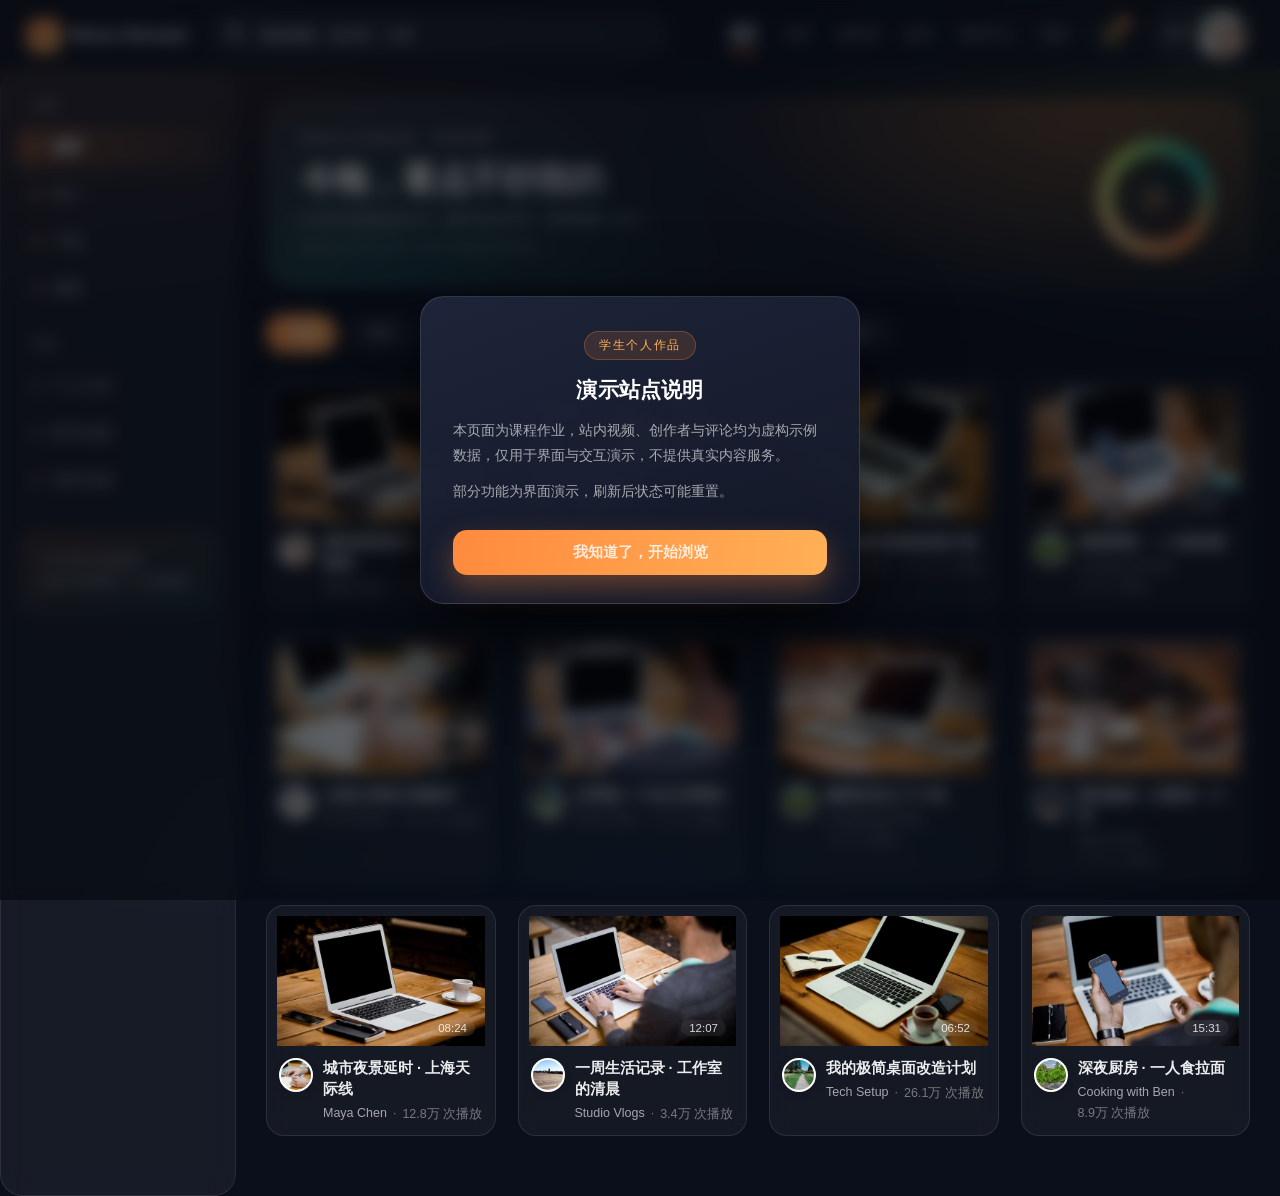
==== commit ff73905d: "更新页面：新增账号与登录样式、修好路径，清掉临时文件" ====
--- a/index.html
+++ b/index.html
@@ -7,6 +7,7 @@
 <link rel="stylesheet" href="css/style.css">
 <link rel="stylesheet" href="css/extra.css">
 <link rel="stylesheet" href="css/night.css">
+<link rel="stylesheet" href="css/account.css">
 </head>
 <body>
 
@@ -22,10 +23,10 @@
     <a href="creators.html" data-page="creators.html">创作者</a>
     <a href="friends.html" data-page="friends.html">好友</a>
     <a href="upload.html">创作中心</a>
-    <a href="profile.html" data-page="profile.html">我的</a>
+    <a href="profile.html" data-page="profile.html" class="ns-need-login">我的</a>
   </nav>
   <button class="icon-btn" title="消息">🔔</button>
-  <a href="profile.html"><img class="avatar ph-1" alt="头像"></a>
+  <span class="nav-me"><b data-ns-account>游客</b><a href="profile.html" class="avatar-link" title="我的主页"><img class="avatar ph-1" alt="头像"></a></span>
 </header>
 
 <div class="shell">
@@ -39,8 +40,8 @@
     </nav>
     <p class="side-title" style="margin-top:26px">我的</p>
     <nav>
-      <a href="profile.html"><span class="dot"></span>个人主页</a>
-      <a href="settings.html"><span class="dot"></span>账号设置</a>
+      <a href="profile.html" class="ns-need-login"><span class="dot"></span>个人主页</a>
+      <a href="settings.html" class="ns-need-login"><span class="dot"></span>账号设置</a>
       <a href="login.html"><span class="dot"></span>登录注册</a>
     </nav>
     <div class="side-foot">
@@ -167,5 +168,6 @@
 <script src="js/hue.js"></script>
 <script src="js/notify.js"></script>
 <script src="js/notice.js"></script>
+<script src="js/account.js"></script>
 </body>
 </html>
--- a/css/extra.css
+++ b/css/extra.css
@@ -1,53 +1,29 @@
-/* ---------- 登录页 ---------- */
-.login-wrap{
-  min-height:100vh;display:grid;place-items:center;padding:30px;
-  background:
-    radial-gradient(900px 500px at 12% 8%, #ffe3cd 0%, transparent 60%),
-    radial-gradient(900px 520px at 88% 92%, #d3f3ef 0%, transparent 62%),
-    linear-gradient(160deg,#fdfefe,#eef3f7 55%,#e6edf4);
-  position:relative;overflow:hidden;
-}
-.login-wrap::before,
-.login-wrap::after{
-  content:"";position:absolute;border-radius:50%;filter:blur(2px);opacity:.55;
-}
-.login-wrap::before{width:520px;height:520px;left:-140px;top:-120px;
-  background:radial-gradient(circle at 35% 35%,#ffd3ad,transparent 65%);}
-.login-wrap::after{width:560px;height:560px;right:-160px;bottom:-160px;
-  background:radial-gradient(circle at 60% 40%,#b9ede7,transparent 66%);}
-
-.login-card{
-  position:relative;z-index:2;width:100%;max-width:420px;
-  padding:44px 40px 34px;
-  border-radius:32px;
-  background:rgba(255,255,255,.78);
-  backdrop-filter:blur(18px);
-  border:1px solid rgba(255,255,255,.9);
-  box-shadow:0 26px 70px rgba(28,35,48,.14);
-}
-.login-card h1{margin:0 0 6px;font-size:27px;letter-spacing:.3px}
-.login-card .lead{margin:0 0 26px;font-size:13.5px;color:var(--ink-3)}
 .field{position:relative;margin-bottom:16px}
 .field input{
   width:100%;height:52px;padding:0 46px 0 18px;
-  border-radius:16px;border:1px solid #e8ebf0;background:#fff;
-  font-size:14.5px;color:var(--ink);transition:.2s;
-}
-.field input::placeholder{color:#aab2be}
-.field input:focus{border-color:var(--orange);box-shadow:0 0 0 4px rgba(249,115,22,.1)}
+  border-radius:16px;border:1px solid rgba(255,255,255,.09);background:rgba(255,255,255,.045);
+  font-size:14.5px;color:#eef2f7;transition:.2s;
+  appearance:none;-webkit-appearance:none;box-shadow:none;
+}
+.field input::placeholder{color:#7d8798}
+.field input{caret-color:#f97316;color-scheme:dark}
+.field input:hover{background:rgba(255,255,255,.07)}
+.field input:focus{outline:0;background:rgba(255,255,255,.08);border-color:rgba(249,115,22,.7);box-shadow:0 0 0 4px rgba(249,115,22,.13)}
+.field input:-webkit-autofill,
+.field input:-webkit-autofill:hover,
+.field input:-webkit-autofill:focus{
+  -webkit-text-fill-color:#eef2f7;
+  -webkit-box-shadow:0 0 0 1000px #1e2a44 inset;
+  box-shadow:0 0 0 1000px #1e2a44 inset;
+  caret-color:#f97316;
+  transition:background-color 9999s ease-out 0s;
+}
 .field .eye{
   position:absolute;right:12px;top:50%;translate:0 -50%;
   width:30px;height:30px;border-radius:50%;display:grid;place-items:center;
   color:var(--ink-3);font-size:14px;
 }
-.field .eye:hover{background:#f4f6f9;color:var(--ink)}
-.login-card .btn-primary{width:100%;height:52px;margin-top:6px;font-size:15.5px}
-.login-foot{
-  display:flex;justify-content:space-between;align-items:center;
-  margin-top:20px;font-size:13px;color:var(--ink-3);
-}
-.login-foot a:hover{color:var(--orange)}
-.login-foot .signup{color:var(--teal-deep);font-weight:700}
+.field .eye:hover{background:rgba(255,255,255,.09);color:#fff}
 
 /* ---------- 播放页 ---------- */
 .watch{
@@ -60,95 +36,51 @@
   background:linear-gradient(135deg,#1b2434,#2c3a52 45%,#0f1522);
   display:grid;place-items:center;
 }
+/* 封面缺失时的占位：渐变底 + 标题首字 */
+.thumb-ph{
+  width:112px;aspect-ratio:16/10;border-radius:12px;flex:0 0 auto;
+  display:grid;place-items:center;color:#fff;font-weight:700;font-size:20px;
+  background:linear-gradient(135deg,#26334a,#3b4a63 60%,#1b2434);
+  box-shadow:inset 0 0 0 1px rgba(255,255,255,.06);
+}
+.watch-hero .thumb-ph,.cover-ph{width:100%;aspect-ratio:16/9;border-radius:18px;font-size:40px}
+
 .stage .art{
   position:absolute;inset:0;
-  background-image:url(../assets/covers/v1.jpg);
-  background-size:cover;background-position:center;
+  background:
+    radial-gradient(560px 400px at 20% 82%,rgba(249,115,22,.26) 0%,transparent 64%),
+    radial-gradient(560px 440px at 80% 16%,rgba(46,201,186,.2) 0%,transparent 64%),
+    linear-gradient(150deg,#1b2434,#26334a 48%,#0f1522);
   opacity:1;
 }
-/* 全屏态：铺满屏幕、去掉圆角，控制条贴底 */
-.stage:fullscreen,.stage:-webkit-full-screen,.stage.is-fs{
-  width:100vw;height:100vh;aspect-ratio:auto;border-radius:0;background:#000;
-}
-.stage:fullscreen .glass,.stage:-webkit-full-screen .glass,.stage.is-fs .glass{
-  left:0;right:0;bottom:0;
-}
-.stage:fullscreen .phint,.stage:-webkit-full-screen .phint,.stage.is-fs .phint{opacity:0}
-.stage:-webkit-full-screen .art{background-position:center}
-.stage::after{
-  content:"";position:absolute;inset:0;z-index:1;
-  background:linear-gradient(180deg,rgba(12,18,28,.10),rgba(12,18,28,.34));
-  pointer-events:none;
-}
 .stage .big-play{
-  position:relative;z-index:3;width:78px;height:78px;border-radius:50%;
+  position:absolute;left:50%;top:50%;translate:-50% -50%;z-index:5;width:78px;height:78px;border-radius:50%;
   background:rgba(255,255,255,.94);color:var(--orange);
   display:grid;place-items:center;font-size:26px;
   box-shadow:0 14px 34px rgba(0,0,0,.24);transition:.24s;
 }
-.stage .big-play:hover{scale:1.06}
+.stage .big-play:hover{translate:-50% -50%;scale:1.06}
 .stage.playing .big-play{opacity:0;pointer-events:none}
 .stage .phint{
-  position:absolute;left:50%;bottom:96px;translate:-50% 0;z-index:3;
+  position:absolute;left:50%;bottom:104px;translate:-50% 0;z-index:4;
   padding:8px 16px;border-radius:999px;
-  background:rgba(10,16,26,.72);
-  border:1px solid rgba(255,255,255,.28);
-  backdrop-filter:blur(8px);
-  font-size:13px;font-weight:600;letter-spacing:.2px;
-  color:rgba(255,255,255,.92);
-  text-shadow:0 1px 2px rgba(0,0,0,.5);
-  opacity:0;transition:.3s;
+  background:rgba(12,18,28,.82);color:#fff;
+  border:1px solid rgba(255,255,255,.14);
+  box-shadow:0 6px 18px rgba(0,0,0,.35);
+  font-size:12.5px;opacity:0;transition:.3s;
 }
 .stage.show-hint .phint{opacity:1}
 .stage .glass{
   position:absolute;left:14px;right:14px;bottom:14px;z-index:4;
-  border-radius:18px;padding:12px 18px 14px;
-  background:rgba(255,255,255,.22);
-  backdrop-filter:blur(16px);
-  border:1px solid rgba(255,255,255,.45);
+  border-radius:18px;padding:10px 14px 12px;
+  background:transparent;
+  border:none;
   opacity:0;translate:0 8px;transition:.26s;
 }
-.stage:hover .glass{opacity:1;translate:0 0}
+.stage:hover .glass,.stage.paused .glass{opacity:1;translate:0 0}
+/* 鼠标移入播放区即显示控制条，暂停时常驻 */
 .stage.paused .glass,.stage.paused:hover .glass,.stage.show-ctrl .glass{opacity:1;translate:0 0}
 .stage.show-ctrl{cursor:pointer}
-
-/* ---- 音量滑条 ---- */
-.vol-wrap{display:flex;align-items:center;gap:8px}
-.vol-bar{
-  width:0;opacity:0;height:4px;border-radius:99px;
-  background:rgba(255,255,255,.42);overflow:hidden;cursor:pointer;
-  transition:width .22s ease,opacity .18s ease;
-  position:relative;
-}
-.vol-wrap:hover .vol-bar,.vol-wrap.open .vol-bar{width:76px;opacity:1}
-.vol-fill{height:100%;width:70%;border-radius:99px;background:linear-gradient(90deg,#fff,#ffd8bc)}
-.vol-bar .tip{display:none}
-
-/* ---- 弹幕 ---- */
-#dmBtn{position:relative;transition:.2s}
-#dmBtn.off{opacity:.4}
-#dmBtn.off::after{
-  content:"";position:absolute;left:50%;top:50%;
-  width:20px;height:2px;border-radius:2px;background:#fff;
-  transform:translate(-50%,-50%) rotate(-45deg);
-  box-shadow:0 0 3px rgba(0,0,0,.6);
-}
-.danmu-layer{
-  position:absolute;inset:0;pointer-events:none;overflow:hidden;z-index:3;
-}
-.danmu-layer.off{display:none}
-.dm-item{
-  position:absolute;left:100%;white-space:nowrap;
-  font-size:15px;color:#fff;font-weight:600;
-  text-shadow:0 1px 3px rgba(0,0,0,.65),0 0 8px rgba(0,0,0,.35);
-  will-change:transform;
-}
-.dm-item.dm-run{animation:dmRun linear forwards}
-@keyframes dmRun{
-  from{transform:translateX(0)}
-  to{transform:translateX(var(--dm-dist,-120vw))}
-}
-.stage:fullscreen .dm-item,.stage.is-fs .dm-item{font-size:19px}
 .progress{position:relative;height:16px;display:flex;align-items:center;cursor:pointer}
 .progress .track{height:4px;width:100%;border-radius:99px;background:rgba(255,255,255,.42);overflow:hidden}
 .progress .fill{height:100%;width:34%;border-radius:99px;background:linear-gradient(90deg,#fff,#ffd8bc);transition:width .2s}
@@ -159,14 +91,24 @@
 }
 .progress:hover .tip{opacity:1}
 .ctrl{display:flex;align-items:center;gap:14px;color:#fff;font-size:14px;margin-top:4px}
-.ctrl button{color:#fff;opacity:.9;transition:.2s}
+.ctrl button{color:#fff;opacity:.95;transition:.2s;filter:drop-shadow(0 1px 3px rgba(0,0,0,.6))}
 .ctrl button:hover{opacity:1;scale:1.08}
-.ctrl .time{font-size:12.5px;opacity:.85;font-variant-numeric:tabular-nums}
+.ctrl .time{font-size:12.5px;opacity:.95;font-variant-numeric:tabular-nums;text-shadow:0 1px 4px rgba(0,0,0,.6)}
 .ctrl .spacer{flex:1}
 .ctrl .round{
   width:34px;height:34px;border-radius:50%;display:grid;place-items:center;
-  background:rgba(255,255,255,.18);
-}
+  background:rgba(0,0,0,.34);
+}
+/* 音量：悬停展开可拖动滑条 */
+.vol-wrap{display:flex;align-items:center;gap:8px}
+.vol-wrap .vol-bar{
+  width:0;height:4px;border-radius:99px;overflow:hidden;cursor:pointer;
+  background:rgba(255,255,255,.35);transition:width .2s;
+  box-shadow:0 1px 4px rgba(0,0,0,.45);
+}
+.vol-wrap.open .vol-bar{width:84px}
+.vol-wrap .vol-fill{height:100%;width:70%;border-radius:99px;background:linear-gradient(90deg,#fff,#ffd8bc);transition:width .12s}
+.progress .track{box-shadow:0 1px 4px rgba(0,0,0,.45)}
 
 .vinfo{display:flex;align-items:flex-start;gap:16px;padding:18px 6px 4px}
 .vinfo h1{margin:0 0 8px;font-size:20px;line-height:1.4}
@@ -195,12 +137,15 @@
 /* ---------- 搜索联想 ---------- */
 .suggest-wrap{max-width:720px;margin:40px auto 0;padding:0 20px;position:relative}
 .search-big{
-  height:58px;border-radius:999px;background:#fff;box-shadow:var(--sh-md);
+  height:58px;border-radius:999px;background:rgba(255,255,255,.05);box-shadow:var(--sh-md);
   display:flex;align-items:center;gap:12px;padding:0 22px;
-  border:2px solid transparent;transition:.2s;
-}
-.search-big:focus-within{border-color:#ffd0ad;box-shadow:0 14px 34px rgba(249,115,22,.14)}
-.search-big input{flex:1;border:none;background:none;font-size:15px}
+  border:1px solid rgba(255,255,255,.08);transition:.2s;
+}
+.search-big:hover{background:rgba(255,255,255,.07)}
+.search-big:focus-within{border-color:rgba(249,115,22,.6);background:rgba(255,255,255,.08);box-shadow:0 14px 34px rgba(249,115,22,.16)}
+.search-big input{flex:1;border:none;background:none;font-size:15px;color:#eef2f7;outline:0;appearance:none;-webkit-appearance:none}
+.search-big input::placeholder{color:#7d8798}
+.search-big input:-webkit-autofill{-webkit-text-fill-color:#eef2f7;box-shadow:0 0 0 1000px #1c2740 inset}
 .suggest{
   position:absolute;left:20px;right:20px;top:70px;z-index:9;
   background:#fff;border-radius:22px;box-shadow:var(--sh-lg);padding:10px;
@@ -319,9 +264,6 @@
 .res-link:hover{color:var(--orange)}
 
 /* ---------- 登录页多分栏 ---------- */
-.login-card{width:420px;max-width:100%;position:relative}
-.login-card .pane{display:none;animation:paneIn .28s ease}
-.login-card .pane.show{display:block}
 @keyframes paneIn{from{opacity:0;translate:0 8px}to{opacity:1;translate:0 0}}
 .pane-back{
   display:inline-block;margin-bottom:16px;font-size:12.5px;color:var(--ink-3);
@@ -330,11 +272,13 @@
 .pane-back:hover{color:var(--orange);background:#fff2e8}
 .agree{display:flex;align-items:center;gap:8px;font-size:12.5px;color:var(--ink-3);margin:4px 0 12px}
 .agree input{width:15px;height:15px;accent-color:#f97316;margin:0}
+.pane-back{background:rgba(255,255,255,.07);color:#c3cddd;border:1px solid rgba(255,255,255,.1)}
+.pane-back:hover{background:rgba(249,115,22,.16);color:#ffb27a}
+.agree,.agree span,.agree a{color:#9aa6b8}
 .agree a, .agree span{color:var(--ink-3)}
 .hint{min-height:18px;margin:0 0 12px;font-size:12.5px;color:#ef4444}
 .hint.ok{color:var(--teal-deep)}
-.login-card .field + .field{margin-top:0}
-@media (max-width:520px){.login-wrap{padding:20px 16px}.login-card{padding:28px 22px;border-radius:22px}}
+
 
 /* ---------- 通知面板 ---------- */
 .noti-wrap{position:relative}
@@ -387,10 +331,11 @@
 /* 播放页创作者入口 */
 .vcreator{
   display:inline-flex;align-items:center;gap:8px;margin:10px 0 0;
-  font-size:13px;color:var(--ink-2);padding:5px 12px 5px 5px;border-radius:99px;background:#f5f7fa;
+  font-size:13px;color:rgba(255,255,255,.72);padding:4px 12px 4px 4px;border-radius:99px;
+  background:rgba(255,255,255,.06);border:1px solid rgba(255,255,255,.10);text-decoration:none;
   transition:.18s;
 }
-.vcreator:hover{background:#fff2e8;color:var(--orange)}
+.vcreator:hover{background:rgba(255,138,61,.14);color:#ff8a3d;border-color:rgba(255,138,61,.42)}
 .vcreator .ava{width:24px;height:24px;border-radius:50%}
 
 /* ---------- 动态页 / 新粉丝页 ---------- */
@@ -506,41 +451,32 @@
 .noti-panel.show{overflow:hidden}
 @media (max-width:640px){.noti-panel{top:100%;margin-top:8px}}
 
-/* ---------- 我的：收藏 / 通知 ---------- */
-.ns-tabs{display:flex;gap:8px;margin:0 0 16px}
-.ns-tabs button{padding:8px 16px;border-radius:99px;font-size:13px;background:#f4f6f9;color:var(--ink-2)}
-.ns-tabs button.on{background:var(--ink);color:#fff}
-.ns-row{
-  display:flex;align-items:center;gap:14px;padding:12px 14px;border-radius:16px;
-  background:#fff;border:1px solid #eef1f5;margin-bottom:10px;transition:.18s;
-}
-.ns-row:hover{border-color:#e3e9f0;box-shadow:0 8px 24px rgba(20,30,45,.06)}
-.ns-thumb{width:104px;height:60px;border-radius:10px;flex:0 0 104px;background:#eef1f5}
-.ns-thumb-round{width:46px;height:46px;flex:0 0 46px;border-radius:50%}
-.ns-row-main{flex:1;min-width:0;display:flex;flex-direction:column;gap:5px}
-.ns-row-main b{font-size:14px;font-weight:600;color:var(--ink);overflow:hidden;text-overflow:ellipsis;white-space:nowrap}
-.ns-row-main span{font-size:12px;color:var(--ink-3)}
-.ns-row-x{
-  font-size:12px;color:var(--ink-3);padding:7px 13px;border-radius:99px;background:#f4f6f9;
-  flex:0 0 auto;transition:.18s;
-}
-.ns-row-x:hover{color:#e5533d;background:#fff0ed}
-.ns-noti{
-  display:flex;gap:12px;align-items:flex-start;padding:14px 16px;border-radius:16px;
-  border:1px solid #eef1f5;margin-bottom:10px;position:relative;transition:.18s;background:#fff;
-}
-.ns-noti:hover{border-color:#e3e9f0;background:#fbfcfd}
-.ns-noti.unread{background:linear-gradient(90deg,#fffaf5,#fff);border-color:#fde8d6}
-.ns-noti .n-dot{
-  position:absolute;right:16px;top:50%;translate:0 -50%;width:7px;height:7px;
-  border-radius:50%;background:#f97316;
-}
-.ns-noti-main{flex:1;min-width:0}
-.ns-noti-main p{margin:0 0 4px;font-size:13.5px;color:var(--ink-2);line-height:1.5}
-.ns-noti-main p b{color:var(--ink);font-weight:600}
-.ns-noti-main span{font-size:11.5px;color:var(--ink-3)}
-.fd-empty{padding:40px 0;text-align:center;font-size:13px;color:var(--ink-3)}
-@media (max-width:640px){
-  .ns-thumb{width:76px;height:46px;flex:0 0 76px}
-  .ns-row-x{padding:6px 10px}
-}
+/* 侧栏底部卡片 */
+.side .side-foot{background:rgba(255,255,255,.06)!important;border:1px solid rgba(255,255,255,.08);color:#a9b3c2}
+/* 左侧栏深色 */
+.side{background:transparent!important;border-right:1px solid rgba(255,255,255,.07)!important}
+.side a,.side .label,.side .group-title{color:#9aa5b6}
+.side a:hover{background:rgba(255,255,255,.07);color:#eef2f7}
+.side nav a.active{background:linear-gradient(100deg,#18b8a6,#2ec9ba,#4fd8c8)!important;color:#04231f!important;box-shadow:0 10px 26px rgba(46,201,186,.3)}
+.layout{background:transparent!important}
+
+/* ---------- 弹幕层 ---------- */
+.stage .danmu-layer{
+  position:absolute;inset:0;z-index:4;overflow:hidden;pointer-events:none;
+}
+.stage .danmu-layer.off{display:none}
+.dm-item{
+  position:absolute;left:100%;top:10%;white-space:nowrap;
+  font-size:15px;line-height:1.2;font-weight:600;letter-spacing:.2px;
+  color:#fff;
+  text-shadow:0 1px 3px rgba(0,0,0,.75),0 0 10px rgba(0,0,0,.45);
+  will-change:transform;
+  pointer-events:none;
+}
+.dm-item.dm-run{animation-name:dm-fly;animation-timing-function:linear;animation-fill-mode:forwards}
+@keyframes dm-fly{
+  from{transform:translateX(0)}
+  to{transform:translateX(var(--dm-dist,-100%))}
+}
+/* 全屏时弹幕字号放大一点 */
+.stage.is-fs .dm-item{font-size:20px}
--- a/css/night.css
+++ b/css/night.css
@@ -281,25 +281,6 @@
 :root{ --ns-ink:#eaf0ff; }
 
 /* 登录页 */
-.login-wrap{
-  background:
-    radial-gradient(900px 520px at 12% 6%, rgba(120,140,255,.22), transparent 62%),
-    radial-gradient(900px 560px at 90% 94%, rgba(20,184,166,.18), transparent 64%),
-    linear-gradient(160deg,#0b0f1b,#0e1220 55%,#0a0d16)!important;
-}
-.login-wrap::before{background:radial-gradient(circle at 35% 35%,rgba(255,138,61,.35),transparent 66%)!important}
-.login-wrap::after{background:radial-gradient(circle at 60% 40%,rgba(120,140,255,.30),transparent 66%)!important}
-.login-card{
-  background:rgba(255,255,255,.07)!important;
-  border:1px solid rgba(255,255,255,.12)!important;
-  box-shadow:0 30px 80px rgba(0,0,0,.55)!important;
-  backdrop-filter:blur(20px) saturate(1.2);
-  -webkit-backdrop-filter:blur(20px) saturate(1.2);
-  color:var(--ns-txt);
-}
-.login-card h1{color:#fff}
-.login-card .lead,.login-foot,.login-foot *{color:var(--ns-txt-2)}
-.login-foot a{color:var(--ns-amber)}
 .field input{
   background:rgba(255,255,255,.06)!important;
   border:1px solid rgba(255,255,255,.12)!important;
@@ -318,7 +299,7 @@
 .panel,.card,.about-box,.series,.res-row,.feed-card,.feed-item,
 .fd-card,.fd-convs,.fd-chatbox,.fd-req,.ns-row,.ns-noti,.ns-stat,
 .prof,.set-panel,.up-main,.up-side,.stage,.panel-back,.pane,
-.cat-grid a,.cr-card,.pc-panel,.tag-box,.glass{
+.cat-grid a,.cr-card,.pc-panel,.tag-box{
   background:rgba(255,255,255,.05)!important;
   border-color:rgba(255,255,255,.10)!important;
   color:var(--ns-txt);
@@ -336,7 +317,7 @@
 /* 标题/正文通用色 */
 h1,h2,h3,h4,.sec-head h2,.res-title,.ns-row-main,.ns-title,.panel-head h3,
 .prof-head h2,.up-head h1,.cat-name,.fd-chathead strong,.fd-name,.about-box h2{color:#fff!important}
-p,.sub,.meta,.res-meta,.ns-meta,.hint,.tip,.set-menu a,.lead,.phint,.cr-sub,
+p,.sub,.meta,.res-meta,.ns-meta,.hint,.tip,.set-menu a,.lead,.cr-sub,
 .about-box p,.about-box li,.up-tip,.fd-desc{color:var(--ns-txt-2)!important}
 .tiny,.label,.crumb,.crumbs,.crumb-bar,.res-label,.fd-tabs{color:var(--ns-txt-3)!important}
 .crumbs a,.crumb a{color:var(--ns-txt-2)!important}
@@ -673,3 +654,130 @@
 .panel{background:rgba(255,255,255,.05)!important;box-shadow:none!important;border:1px solid rgba(255,255,255,.10)!important}
 .tipbox{background:rgba(255,138,61,.10)!important;border:1px solid rgba(255,138,61,.28)!important;color:var(--ns-txt-2)!important}
 .tipbox *{color:var(--ns-txt-2)!important}
+
+/* ===== 输入框去白底（统一深色） ===== */
+.field input,
+.auth-card input,
+.search input,
+input[type=text],input[type=email],input[type=password],input[type=search],input[type=tel],
+textarea,select{
+  background:rgba(255,255,255,.045)!important;
+  border:1px solid rgba(255,255,255,.12)!important;
+  color:#eef2f7!important;
+  caret-color:#ff8a3d;
+  -webkit-text-fill-color:#eef2f7;
+  box-shadow:none;
+}
+.field input::placeholder,
+.search input::placeholder,
+textarea::placeholder{color:rgba(255,255,255,.34)!important}
+.field input:focus,
+.search input:focus,
+textarea:focus,select:focus{
+  background:rgba(255,255,255,.075)!important;
+  border-color:rgba(255,138,61,.55)!important;
+  box-shadow:0 0 0 4px rgba(255,138,61,.12)!important;
+}
+/* 搜索框内层不要自己的边框和光晕，交给外壳 */
+.search input,
+.search input:focus{
+  border:none!important;
+  box-shadow:none!important;
+  background:transparent!important;
+  border-radius:0;
+}
+/* 搜索框外壳别在聚焦时变白 */
+.search:focus-within{background:rgba(255,255,255,.07)!important;border-color:rgba(255,138,61,.45)!important;box-shadow:0 0 0 4px rgba(255,138,61,.10)!important}
+/* 浏览器自动填充也不要白底 */
+input:-webkit-autofill,input:-webkit-autofill:focus{
+  -webkit-box-shadow:0 0 0 1000px #151b2b inset!important;
+  -webkit-text-fill-color:#eef2f7!important;
+  transition:background-color 9999s ease-out;
+}
+/* 复选框、下拉、日期等原生控件跟着深色 */
+select option{background:#141a2c;color:#eef2f7}
+
+/* 登录/注册面板返回按钮（原来是白底药丸） */
+.pane-back{
+  background:rgba(255,255,255,.06)!important;
+  border:1px solid rgba(255,255,255,.12)!important;
+  color:rgba(255,255,255,.72)!important;
+}
+.pane-back:hover{
+  background:rgba(255,138,61,.14)!important;
+  border-color:rgba(255,138,61,.45)!important;
+  color:#ff8a3d!important;
+}
+/* 同意条款复选框 */
+input[type=checkbox]{
+  accent-color:#ff8a3d;
+  background:rgba(255,255,255,.08);
+  border:1px solid rgba(255,255,255,.22);
+}
+input[type=checkbox]::-webkit-color-swatch{background:transparent}
+
+
+/* ===== 全局兜底：任何残留白底一律压成深色 ===== */
+[style*="background:#fff"],[style*="background: #fff"],
+[style*="background:#ffffff"],[style*="background: #ffffff"],
+[style*="background-color:#fff"],[style*="background-color:#ffffff"],
+[style*="background:white"],[style*="background: white"],
+[style*="background:#f2f6f9"],[style*="background:#f5"],[style*="background:#fff0"],
+[style*="background:#fafafa"],[style*="background:#f7"],[style*="background:#f8"],
+[style*="background:#f9"],[style*="background:#ece"],[style*="background:#eef"],
+[style*="background:#eee"],[style*="background:#e5"]{
+  background:rgba(255,255,255,.06)!important;
+  border-color:rgba(255,255,255,.12)!important;
+}
+[style*="color:#5b6472"],[style*="color:#666"],[style*="color:#333"],
+[style*="color:#444"],[style*="color:#222"],[style*="color:#111"],
+[style*="color:#000"],[style*="color:#555"]{color:rgba(255,255,255,.78)!important}
+
+/* 播放器、卡片、弹窗、按钮统一深色 */
+.video-shell,.player,.v-player,.player-wrap,.video-box{background:#000!important;border-color:rgba(255,255,255,.10)!important}
+.modal,.dialog,.popover,.toast,.reply-box,.chip,.pill,
+.badge,.durs,span.dur,.dur{background-color:rgba(255,255,255,.06)!important;color:rgba(255,255,255,.82)!important;border-color:rgba(255,255,255,.12)!important}
+.dur,.durs{color:#eef2f7!important}
+button:not(.btn-primary):not(.lg-gate-btn):not(.hero-glow){
+  background-color:rgba(255,255,255,.06);
+  color:rgba(255,255,255,.80);
+  border-color:rgba(255,255,255,.12);
+}
+.btn:not(.btn-primary){background:rgba(255,255,255,.07)!important;color:rgba(255,255,255,.82)!important;border:1px solid rgba(255,255,255,.12)!important}
+.btn-ghost{background:rgba(255,255,255,.06)!important;color:rgba(255,255,255,.80)!important;border:1px solid rgba(255,255,255,.12)!important}
+.table th,.table td{border-color:rgba(255,255,255,.10)!important}
+.sss{display:none}
+
+
+/* ===== 变量层：把浅色主题的 ink/card/line 全部翻成深色 ===== */
+:root{
+  --ink:#eef2f7;
+  --ink-2:rgba(255,255,255,.68);
+  --ink-3:rgba(255,255,255,.44);
+  --line:rgba(255,255,255,.10);
+  --bg:#0b0f1b;
+  --card:rgba(255,255,255,.05);
+  --sh-sm:0 2px 10px rgba(0,0,0,.28);
+  --sh-md:0 10px 28px rgba(0,0,0,.34);
+  --sh-lg:0 22px 54px rgba(0,0,0,.44);
+}
+
+/* 自动填充不要刷白 */
+.field input:-webkit-autofill,
+.field input:-webkit-autofill:hover,
+.field input:-webkit-autofill:focus{
+  -webkit-text-fill-color:#fff!important;
+  -webkit-box-shadow:0 0 0 1000px #1b2233 inset!important;
+  transition:background-color 9999s ease-out 0s!important;
+  caret-color:#f97316;
+}
+.field input:focus{caret-color:#f97316}
+
+/* 好友页：搜索框去框去阴影，发消息按钮去光晕 */
+.fd-search{background:rgba(255,255,255,.05)!important;border:0!important;box-shadow:none!important}
+.fd-search:focus-within{background:rgba(255,255,255,.08)!important;border:0!important}
+.fd-search input{color:#fff!important;background:transparent!important;border:0!important}
+.fd-search input::placeholder{color:var(--ns-txt-3)!important}
+.fd-foot .btn-main{box-shadow:none!important}
+.fd-foot .btn-main:hover{box-shadow:none!important}
+.fd-foot .btn-main.done{box-shadow:none!important}
--- a/css/account.css
+++ b/css/account.css
@@ -0,0 +1,73 @@
+/* ================= Nova Stream · 账号 / 游客 / 登录拦截 ================= */
+
+/* 顶栏「我的」：昵称 + 头像 */
+.nav-me{
+  display:inline-flex;align-items:center;gap:9px;
+  padding:5px 6px 5px 12px;border-radius:999px;
+  background:rgba(255,255,255,.05);
+  border:1px solid rgba(255,255,255,.10);
+  transition:background .18s ease,border-color .18s ease;
+}
+.nav-me:hover{background:rgba(255,255,255,.08);border-color:rgba(255,255,255,.18)}
+.nav-me b{
+  font-size:12.5px;font-weight:600;max-width:86px;
+  white-space:nowrap;overflow:hidden;text-overflow:ellipsis;
+  color:rgba(255,255,255,.86);
+}
+.nav-me b.ns-guest{color:rgba(255,255,255,.45)}
+.avatar-link{display:inline-flex;line-height:0}
+
+/* 登录/注册输入框提示语气 */
+.hint.ok{color:#7fe0b0!important}
+
+/* 游客拦截弹窗 */
+.lg-gate-mask{
+  position:fixed;inset:0;z-index:9998;
+  display:flex;align-items:center;justify-content:center;padding:20px;
+  background:rgba(6,9,16,.66);
+  -webkit-backdrop-filter:blur(10px);backdrop-filter:blur(10px);
+  animation:lgFade .2s ease-out;
+}
+.lg-gate{
+  width:100%;max-width:420px;padding:32px 30px 26px;border-radius:24px;
+  background:linear-gradient(160deg,rgba(30,37,58,.98),rgba(18,23,38,.98));
+  border:1px solid rgba(255,255,255,.12);
+  box-shadow:0 34px 90px rgba(0,0,0,.72);
+  text-align:center;
+  animation:lgRise .26s cubic-bezier(.2,.8,.3,1);
+}
+.lg-gate-badge{
+  display:inline-block;margin-bottom:14px;padding:5px 14px;border-radius:999px;
+  font-size:12px;letter-spacing:.12em;color:#ffb057;
+  background:rgba(255,138,61,.14);border:1px solid rgba(255,138,61,.28);
+}
+.lg-gate h2{font-size:20px;color:#fff;margin:0 0 14px;font-weight:700}
+.lg-gate p{
+  font-size:13.5px;line-height:1.8;margin:0 0 8px;text-align:left;
+  color:rgba(255,255,255,.62);
+}
+.lg-gate-sub{color:rgba(255,255,255,.40)!important;font-size:12.5px}
+.lg-gate-acts{display:flex;gap:10px;margin-top:20px}
+.lg-gate-btn{
+  flex:1;display:flex;align-items:center;justify-content:center;
+  padding:12px 0;border:0;border-radius:14px;cursor:pointer;
+  font-size:14px;font-weight:700;font-family:inherit;text-decoration:none;
+  background:rgba(255,255,255,.07);color:rgba(255,255,255,.80);
+  border:1px solid rgba(255,255,255,.12);
+  transition:background .16s ease,transform .16s ease;
+}
+.lg-gate-btn:hover{background:rgba(255,255,255,.12);transform:translateY(-1px)}
+.lg-gate-btn.primary{
+  border:1px solid transparent;
+  background:linear-gradient(100deg,#ff8a3d,#ffb057);
+  color:#241304;
+  box-shadow:0 12px 28px rgba(255,138,61,.32);
+}
+.lg-gate-btn.primary:hover{box-shadow:0 14px 32px rgba(255,138,61,.44)}
+@keyframes lgFade{from{opacity:0}to{opacity:1}}
+@keyframes lgRise{from{opacity:0;transform:translateY(12px) scale(.98)}to{opacity:1;transform:none}}
+@media (max-width:480px){
+  .lg-gate{padding:26px 20px 20px}
+  .lg-gate h2{font-size:18px}
+  .nav-me b{max-width:56px}
+}
